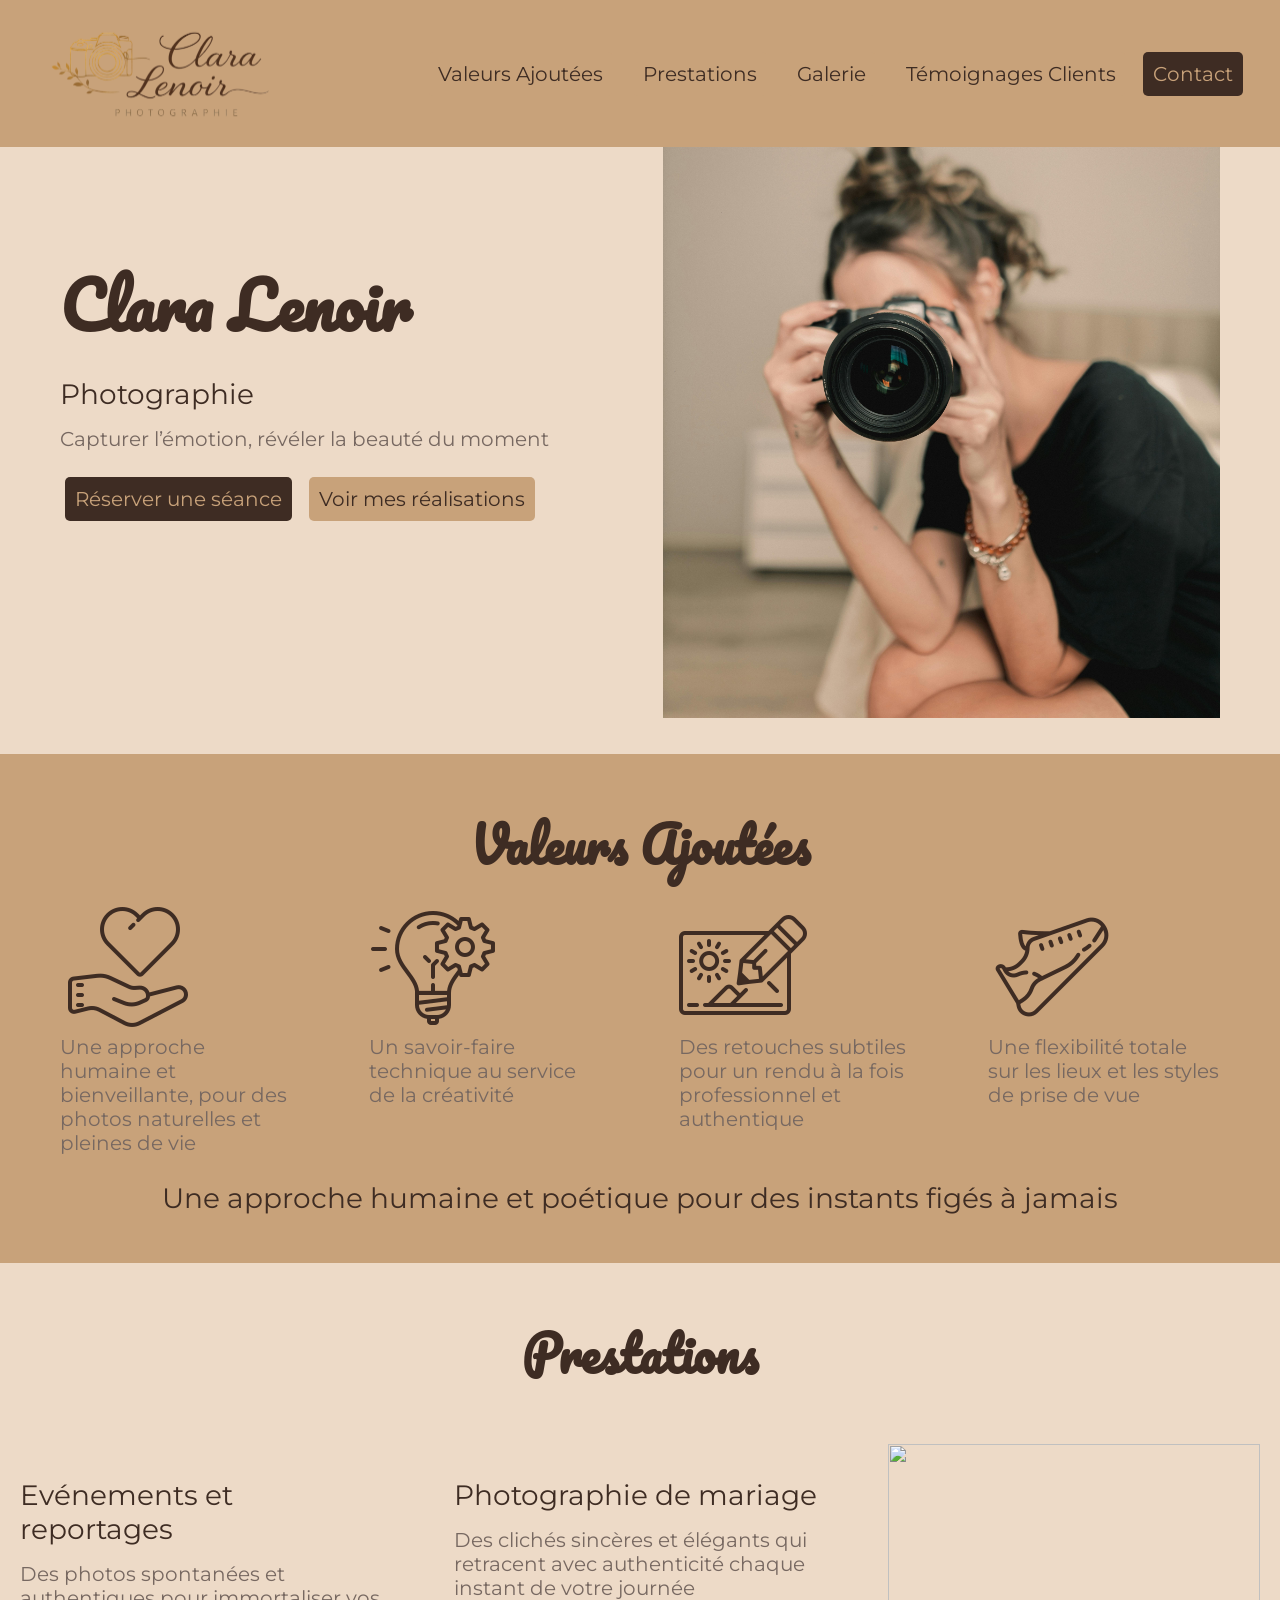
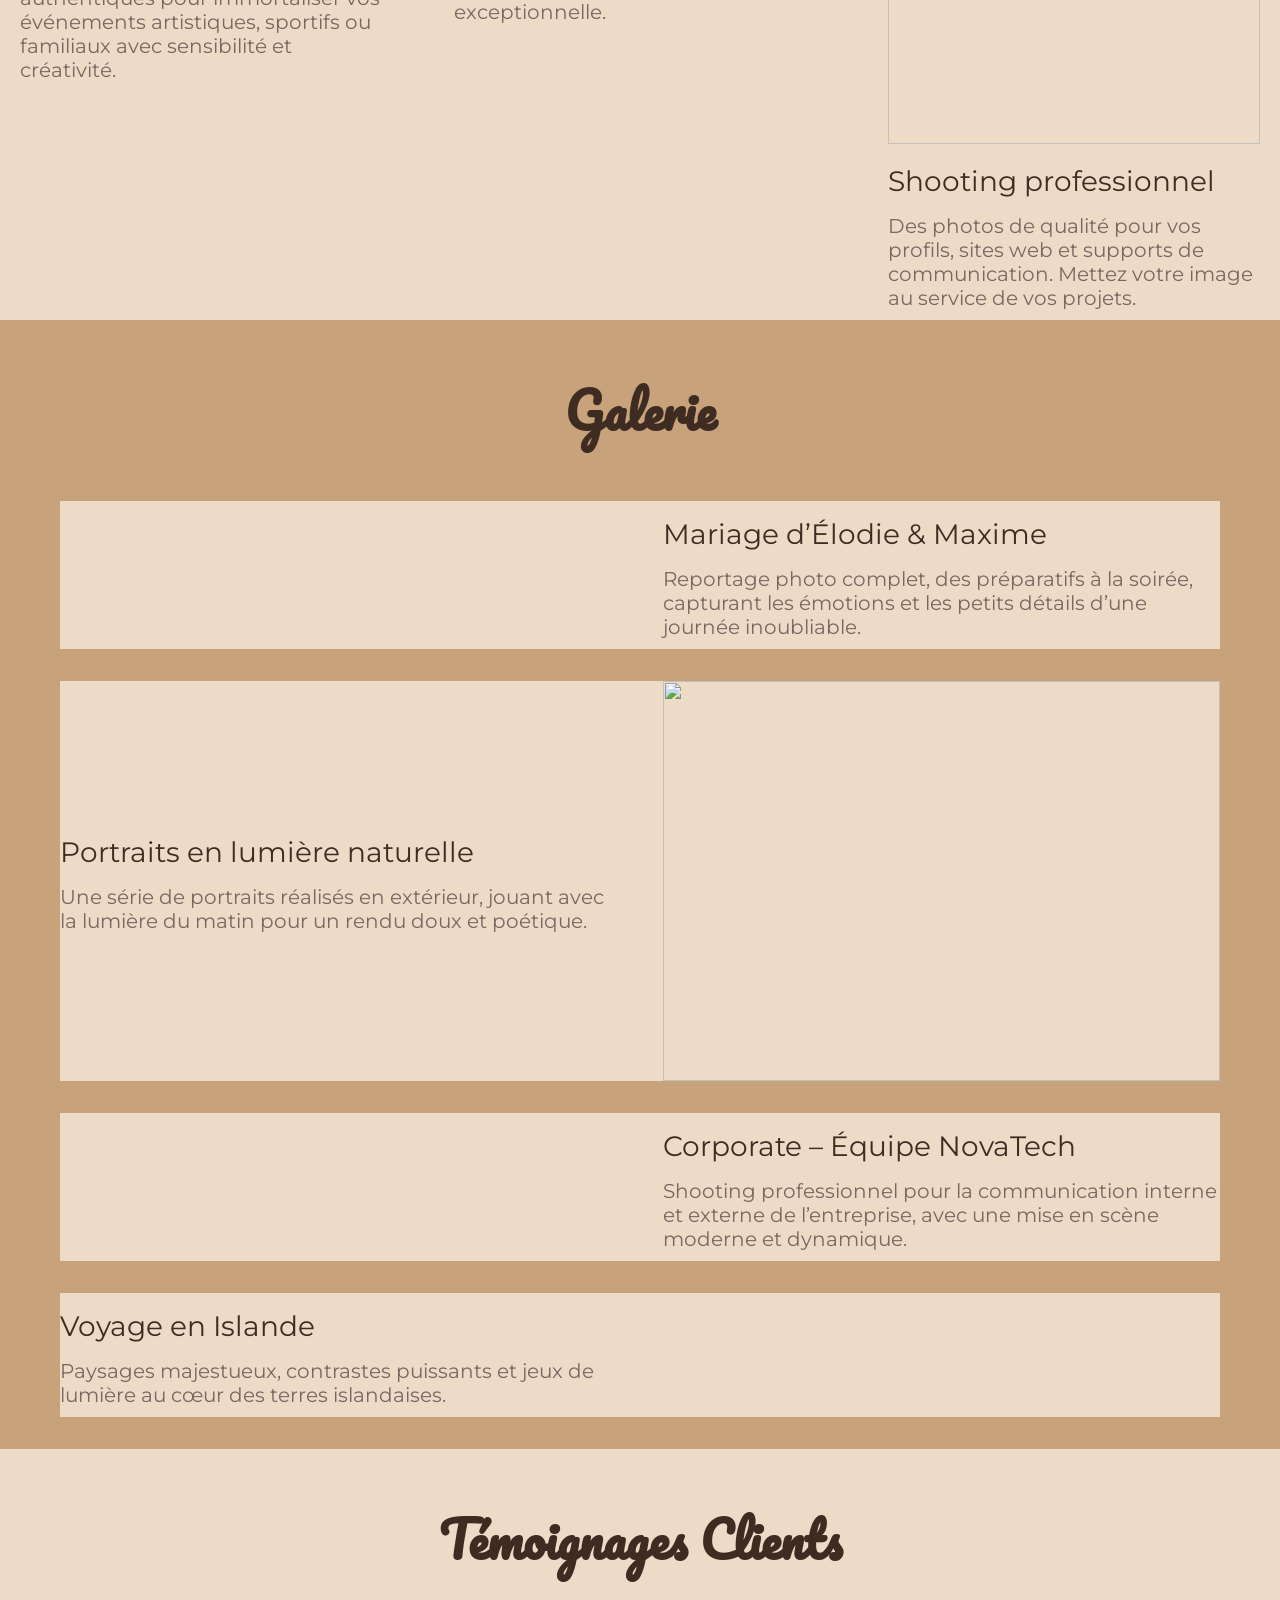
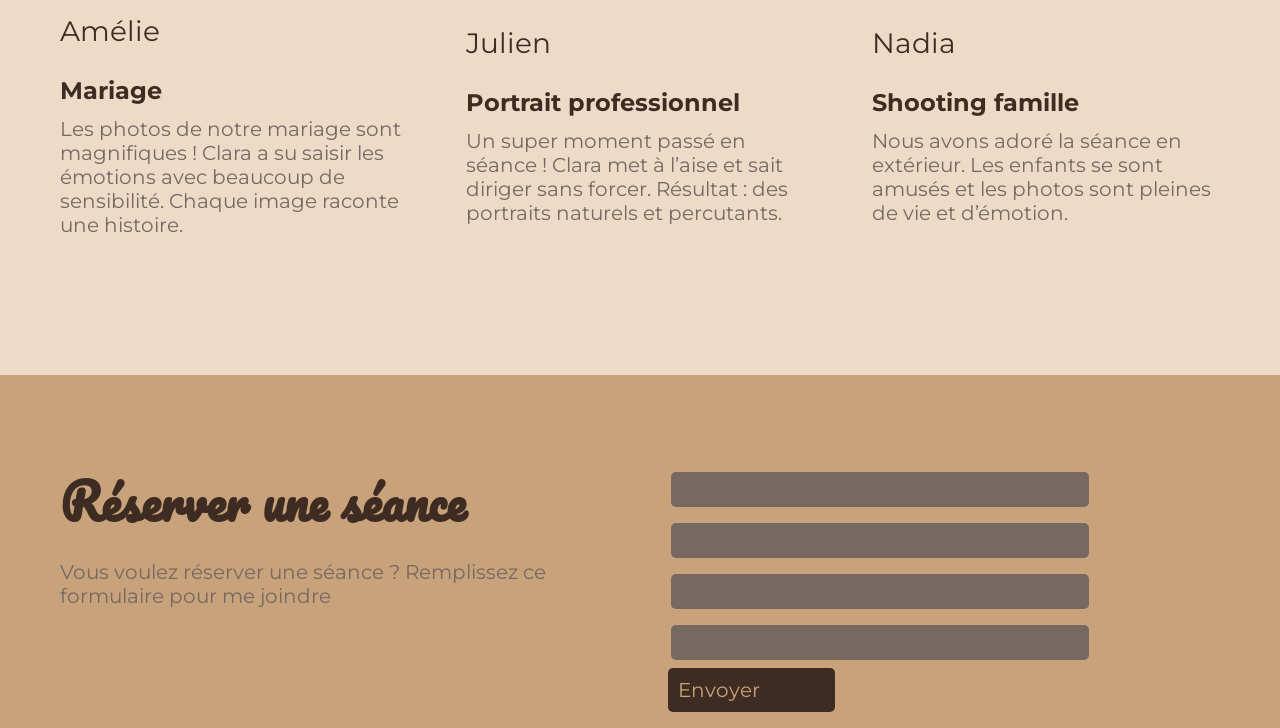
==== index.html @ e4043e4d "1.1" ====
<!DOCTYPE html>
<html lang="fr">

<head>
    <meta charset="UTF-8">
    <meta name="viewport" content="width=device-width, initial-scale=1.0">
    <title>Page de présentation</title>
    <link rel="stylesheet" type="text/css"
        href="https://cdn.jsdelivr.net/npm/@phosphor-icons/web@2.1.1/src/regular/style.css" />
    <link rel="stylesheet" type="text/css"
        href="https://cdn.jsdelivr.net/npm/@phosphor-icons/web@2.1.1/src/fill/style.css" />
    <link rel="stylesheet" href="style.css">
</head>

<body class="bg">
    <!-- EN TÊTE -->
    <header class="flex align-center space-between pLR-32 bg2 fixed w100">

        <img src="asset/photographe/logo.png" alt="logo" class="logo">



        <nav class="gap-16">
            <a href="#ValAj" class="btn2">Valeurs Ajoutées</a>
            <a href="#Presta" class="btn2">Prestations</a>
            <a href="#Galerie" class="btn2">Galerie</a>
            <a href="#Témoignages" class="btn2">Témoignages Clients</a>
            <a href="#Contact" class="btn1">Contact</a>
        </nav>

    </header>

    <!-- HERO -->
    <section class="flex align-center justify-center mb-64 mt-64">
        <div class="container-1200">
            <div class="flex align-center space-between">
                <div class="w48">
                    <h1>Clara Lenoir</h1>
                    <h3>Photographie</h3>

                    <p>Capturer l’émotion, révéler la beauté du moment</p>

                    <div>
                        <a href="#Contact" class="btn1">Réserver une séance</a>
                        <a href="#Galerie" class="btn2">Voir mes réalisations</a>
                    </div>
                </div>

                <div class="w48 pt-64">
                    <img src="asset/photographe/pexels-alexander-mass-748453803-29162190.jpg" alt=""
                        class="img-service3">
                </div>

            </div>
        </div>

    </section>

    <!-- Promesse (Valeurs Ajoutées) -->
    <section class="flex mb-64 bg2" id="ValAj">
        <div class="container-1200">
            <h2 class="text-center">Valeurs Ajoutées</h2>
            

            <div class="flex align-start space-between">
                <div class="w20">
                    <img src="asset/photographe/i1.png" alt="">
                    <p>Une approche humaine et bienveillante, pour des photos naturelles et pleines de vie</p>
                </div>

                <div class="w20">
                    <img src="asset/photographe/i2.png" alt="">
                    <p>Un savoir-faire technique au service de la créativité</p>
                </div>

                <div class="w20">
                    <img src="asset/photographe/i3.png" alt="">
                    <p>Des retouches subtiles pour un rendu à la fois professionnel et authentique</p>
                </div>

                <div class="w20">
                    <img src="asset/photographe/i4.png" alt="">
                    <p>Une flexibilité totale sur les lieux et les styles de prise de vue</p>
                </div>
            </div>

            <h3 class="text-center mb-32">Une approche humaine et poétique pour des instants figés à jamais</h3>
        </div>
    </section>

    <!-- Services proposés (Prestations) -->
    <section class="flex align-center space-between mb-64" id="Presta">
        <!-- CONTAINER -->
        <div class=" container-1480 mt-64">
            <h2 class="text-center">Prestations</h2>
            <!-- DIV Principale -->
            <div class="flex align-start space-between mt-32">


                <!-- presta 1 -->
                <div class="w30">
                    <img src="asset/photographe/nathanael-desmeules-r5GDJ0V_4D8-unsplash.jpg" alt="" class="w100">
                    <div>
                        <h3>Evénements et reportages</h3>
                        <p>Des photos spontanées et authentiques pour immortaliser vos événements artistiques,
                            sportifs ou
                            familiaux avec sensibilité et créativité.</p>
                        <a href=""></a>
                    </div>
                </div>

                <!-- presta 2 -->
                <div class="w30 ">
                    <img src="asset/photographe/alvaro-cvg-mW8IZdX7n8E-unsplash.jpg" alt="" class="w100">
                    <div>
                        <h3>Photographie de mariage</h3>
                        <p> Des clichés sincères et élégants qui retracent avec authenticité chaque instant de votre
                            journée
                            exceptionnelle.</p>
                        <a href=""></a>
                    </div>
                </div>


                <!-- presta 3 -->
                <div class="w30 ">
                    <img src="asset/photographe/colin-lloyd-UOBgu1hEj0o-unsplash.jpg" alt="" class="img-service">
                    <div>
                        <h3>Shooting professionnel</h3>
                        <p>Des photos de qualité pour vos profils, sites web et supports de communication. Mettez votre
                            image au service de vos projets.</p>
                        <a href=""></a>
                    </div>
                </div>

            </div>
        </div>
    </section>

    <!-- Réalisations (Galerie) -->
    <section class="flex align-center space-between mb-64 bg2" id="Galerie">
        <div class="container-1200">
            <h2 class="text-center">Galerie</h2>

            <!-- MARIAGE -->
            <div class="flex align-center space-between mt-32 bg">
                <img src="asset/photographe/mariage.png" alt="" class="w48">
                <div class="w48">
                    <h3>Mariage d’Élodie & Maxime</h3>
                    <p>Reportage photo complet, des préparatifs à la soirée, capturant les émotions et les petits
                        détails
                        d’une journée inoubliable.</p>
                </div>
            </div>

            <!-- PORTRAIT LUM -->
            <div class="flex align-center space-between mt-32 bg">
                <div class="w48">
                    <h3>Portraits en lumière naturelle</h3>
                    <p>Une série de portraits réalisés en extérieur, jouant avec la lumière du matin pour un rendu doux
                        et
                        poétique.</p>
                </div>
                <div class="w48">
                    <img src="asset/photographe/portraits-lumiere.png" alt="" class="img-service5">
                </div>

            </div>

            <!-- CORPO -->
            <div class="flex align-center space-between mt-32 bg">
                <img src="asset/photographe/corporate-novatech.png" alt="" class="w48">
                <div class="w48">
                    <h3>Corporate – Équipe NovaTech</h3>
                    <p>Shooting professionnel pour la communication interne et externe de l’entreprise, avec une mise en
                        scène moderne et dynamique.</p>
                </div>
            </div>

            <!-- VOYISLANDE -->
            <div class="flex align-center space-between mt-32 mb-32 bg">
                <div class="w48 ">
                    <h3>Voyage en Islande</h3>
                    <p>Paysages majestueux, contrastes puissants et jeux de lumière au cœur des terres islandaises.</p>
                </div>
                <img src="asset/photographe/voyage-islande.png" alt="" class="w48">
            </div>
        </div>
    </section>

    <!-- Témoignages (Témoignages Clients) -->
    <section class="flex align-center justify-center mb-128" id="Témoignages">
        <div class="container-1200">
            <h2 class="text-center">Témoignages Clients</h2>
            <div class="flex align-center space-between">
                <!-- AVIS 1 -->
                <div class="w30">
                    <h3>Amélie</h3>
                    <h4>Mariage</h4>
                    <p>Les photos de notre mariage sont magnifiques ! Clara a su saisir les émotions avec beaucoup de
                        sensibilité. Chaque image raconte une histoire.</p>

                </div>

                <!-- AVIS 2 -->
                <div class="w30">
                    <h3>Julien</h3>
                    <h4>Portrait professionnel</h4>
                    <p>Un super moment passé en séance ! Clara met à l’aise et sait diriger sans forcer. Résultat : des
                        portraits naturels et percutants.</p>
                </div>

                <!-- AVIS 3 -->
                <div class="w30">
                    <h3>Nadia</h3>
                    <h4>Shooting famille</h4>
                    <p>Nous avons adoré la séance en extérieur. Les enfants se sont amusés et les photos sont pleines de
                        vie et d’émotion.</p>
                </div>
            </div>
        </div>
    </section>

    <!-- FOOTER -->
    <footer class="flex justify-center align-center bg2">
        <div class="container-1200 flex space-between align-center">
            <!-- GAUCHE -->
            <div class="w48">
                <h2>Réserver une séance</h2>
                <p>Vous voulez réserver une séance ? Remplissez ce formulaire pour me joindre</p>

                <!-- LOGOS -->
                <div class="flex align-center space-between m-32">
                    <a href="https://discord.com/" target="_blank"><i class="ph ph-discord-logo"></i></a>
                    <a href="https://www.facebook.com/?locale=fr_FR" target="_blank"><i
                            class="ph ph-facebook-logo"></i></a>
                    <a href="https://dribbble.com/" target="_blank"><i class="ph ph-dribbble-logo"></i></a>
                    <a href="https://www.instagram.com/" target="_blank"><i class="ph ph-instagram-logo"></i></a>
                    <a href="https://www.behance.net/" target="_blank"><i class="ph ph-behance-logo"></i></a>
                </div>
            </div>

            <!-- DROITE -->
            <div class="w48" id="Contact">
                <div class="columm">
                    <!-- Les trucs à remplir -->
                    <input type="Nom" class="w75">
                    <input type="Téléphone" class="w75">
                    <input type="Email" class="w75">
                    <input type="Message" class="w75">
                    <a href="" class="btn1 w30">Envoyer</a>
                </div>
            </div>

        </div>
    </footer>

</body>

</html>
---- style.css ----
/* import de la typo */
@import url('https://fonts.googleapis.com/css2?family=Montserrat:ital,wght@0,100..900;1,100..900&family=Pacifico&display=swap');

/* ------------------------------
            RESET
 ---------------------------------*/
*{
    margin: 0; /* pas de marges par défaut */
    padding: 0; /* pas de padding par défaut */
    box-sizing: border-box;  /* Ne change pas la taille de la boite si j'ajoute des paddings ou des broder. je garde le controle de ma boite.*/
}

/* ------------------------------
            TEXTES
 ---------------------------------*/

.decoration-none {
    text-decoration: none; /* retirer la ligne sous le texte */
}

.list-type-none{
    list-style-type: none; /*retirer la puces des listes */
}

.bold{
    font-weight: 800; /* mettre en gras */
}

.text-center{
    text-align: center; /* centrer le texte */
}

.uppercase{
    text-transform: uppercase; /* mettre en majuscule */
}


/* ------------------------------
            LARGEURS
 ---------------------------------*/

.w100{
    width: 100%;
}

.w75 {
    width: 75%;
}

.w50 {
    width: 50%;
}

.w48{
    width: 48%;
}

.w30 {
    width: 30%;
}

.w25 {
    width: 25%;
}

.w20{
    width: 20%;
}

.w10{
    width: 10%;
}
/* ------------------------------
            FLEXBOX
 ---------------------------------*/

.flex {
    display: flex;
    flex-wrap: wrap;
}

.align-center{
    align-items: center;
}

.align-start{
    align-items: start;
}
.justify-center{
    justify-content: center;
}

.space-between{
    justify-content: space-between;
}

.justify-start{
    justify-content: start;
}
.columm{
    flex-direction: column;
    align-items: flex-start;
    justify-content: center;
    padding-bottom: 16px;
    padding-top: 16%;
}
.gap-8{
    gap: 8px;
}

.gap-16{
    gap: 16px;
}

.gap-32{
    gap: 32px;
}

/* ------------------------------
         MARGIN & PADDING 
 ---------------------------------*/

 /* Margin */

.mt-16 {
    margin-top: 16px;
}

.mb-16{
    margin-bottom: 16px;
}

.mt-32{
    margin-top: 32px;
}

.mb-32{
    margin-bottom: 32px;
}

.mt-128{
    margin-top: 128px;
}

.mb-128{
    margin-bottom: 128px;
}

.m-32{
    margin: 32px;
}
/* padding */


.pb-16{
    padding-bottom: 16px;
}

.pt-16{
    padding-top: 16px;
}

.pb-32{
    padding-bottom: 16px;
}

.pt-32{
    padding-top: 32px;
}

.pb-32{
    padding-bottom: 32px;
}

.pt-128{
    padding-top: 128px;
}

.pb-128{
    padding-bottom: 128px;
}

.p-32{
    padding: 32px;
}

.pLR-32{
    padding-left: 32px;
    padding-right: 32px;
}

/* ------------------------------
            CONTAINER
 ---------------------------------*/

.container-1000{
    max-width: 1000px;
    width: 100%;
    margin-left: auto;
    margin-right: auto;
    padding-left: 20px;
    padding-right: 20px;
}

.container-1200{
    max-width: 1200px;
    width: 100%;
    margin-left: auto;
    margin-right: auto;
    padding-left: 20px;
    padding-right: 20px;
}

.container-1480{
    max-width: 1480px;
    width: 100%;
    margin-left: auto;
    margin-right: auto;
    padding-left: 20px;
    padding-right: 20px;
}

/* ------------------------------
            BOUTONS
 ---------------------------------*/

 .btn1{
    background-color: #3E2C23 ;
    color: #C8A27A;
    border-radius: 10px;
    padding: 10px 10px;
    margin: auto 5px;
    border-radius: 5px;
    display: inline-block;
    text-decoration: none;
 }

 .btn2{
    background-color: #C8A27A ;
    color: #3E2C23;
    border-radius: 10px;
    padding: 10px 10px;
    margin: 16px 8px;
    border-radius: 5px;
    display: inline-block;
    text-decoration: none;
 } 

 /* ------------------------------
            TEXTES
 ---------------------------------*/

 h1{
    font-family: "Pacifico", cursive;
    font-weight: 200px;
    font-size: 64px;
    color: #3E2C23;
    margin-top: 32px;
 }

 h2{
    font-family: "Pacifico", cursive;
    font-weight: 200px;
    font-size: 48px;
    color: #3E2C23;
    padding-bottom: 16px;
    padding-top: 16px;
    margin-top: 32px;
 }

 h3{
    font-family: "Montserrat", sans-serif;
    font-size: 28px;
    color: #3E2C23;
    padding-bottom: 16px;
    padding-top: 16px;
    font-weight: 400;
 }

 h4{
    font-family: "Montserrat", sans-serif;
    font-size: 24px;
    color: #3E2C23;
    padding-bottom: 12px;
    padding-top: 12px;
 }

 p{
    font-family: "Montserrat", sans-serif;
    font-size: 20px;
    color: #776861;
    padding-bottom: 10px;
 }

 a{
    font-family: "Montserrat", sans-serif;
    font-size: 20px;
    color: #3E2C23;
    padding-bottom: 10px;
    text-decoration: none;
 }

 li{
    font-family: "Montserrat", sans-serif;
    font-size: 20px;
    padding-bottom: 10px;
 }

input{
    background-color: #776861;
  color: #EDDAC7;
  border: none;
  border-radius: 5px;
  padding: 10px 15px;
  margin: 8px 8px;
  font-weight: bold;
  cursor: pointer;
  transition: background-color 0.2s ease-in-out;
}

.size-64{
    font-size: 64px;
}

i{
    font-size: 48px;
    text-decoration: none;
}
  /* ------------------------------
            LOGO
 ---------------------------------*/

 .logo{
    width: 256px;
 }
 
 /* ------------------------------
            BACKGROUND
 ---------------------------------*/
 .bg{
    background-color: #EDDAC7;
 }
.bg2{
    background-color: #C8A27A;
}

 .block{
    display: block;
 }



 /* ------------------------------
            IMAGE
 ---------------------------------*/

 .img-service{
    width: 100%;
    height: 300px;
    object-fit: cover; 
    object-position: center;
 } 
 .img-service2{
    width: 100%;
    height: 450px;
    object-fit: cover; 
    object-position: 0 ;
    padding-top: 32px;
    padding-bottom: 32px;
 } 
 .img-service3{
    width: 100%;
    height: 750px;
    object-fit: cover; 
    object-position: 0 ;
    padding-top: 32px;
    padding-bottom: 32px;
 }
 
 .img-service4{
    width: 90%;
    height: 600px;
    object-fit: cover; 
    object-position: 0 ;
    padding-top: 64px;
    padding-bottom: 64px;
 }

.img-service5{
    width: 100%;
    height: 400px;
    object-fit: cover; 
    object-position: 0 ;
    display: block;
 } 

  /* ------------------------------
            POSITION
 ---------------------------------*/

 .fixed{
    position: fixed;
 }

 .sticky{
    position: sticky;
 }
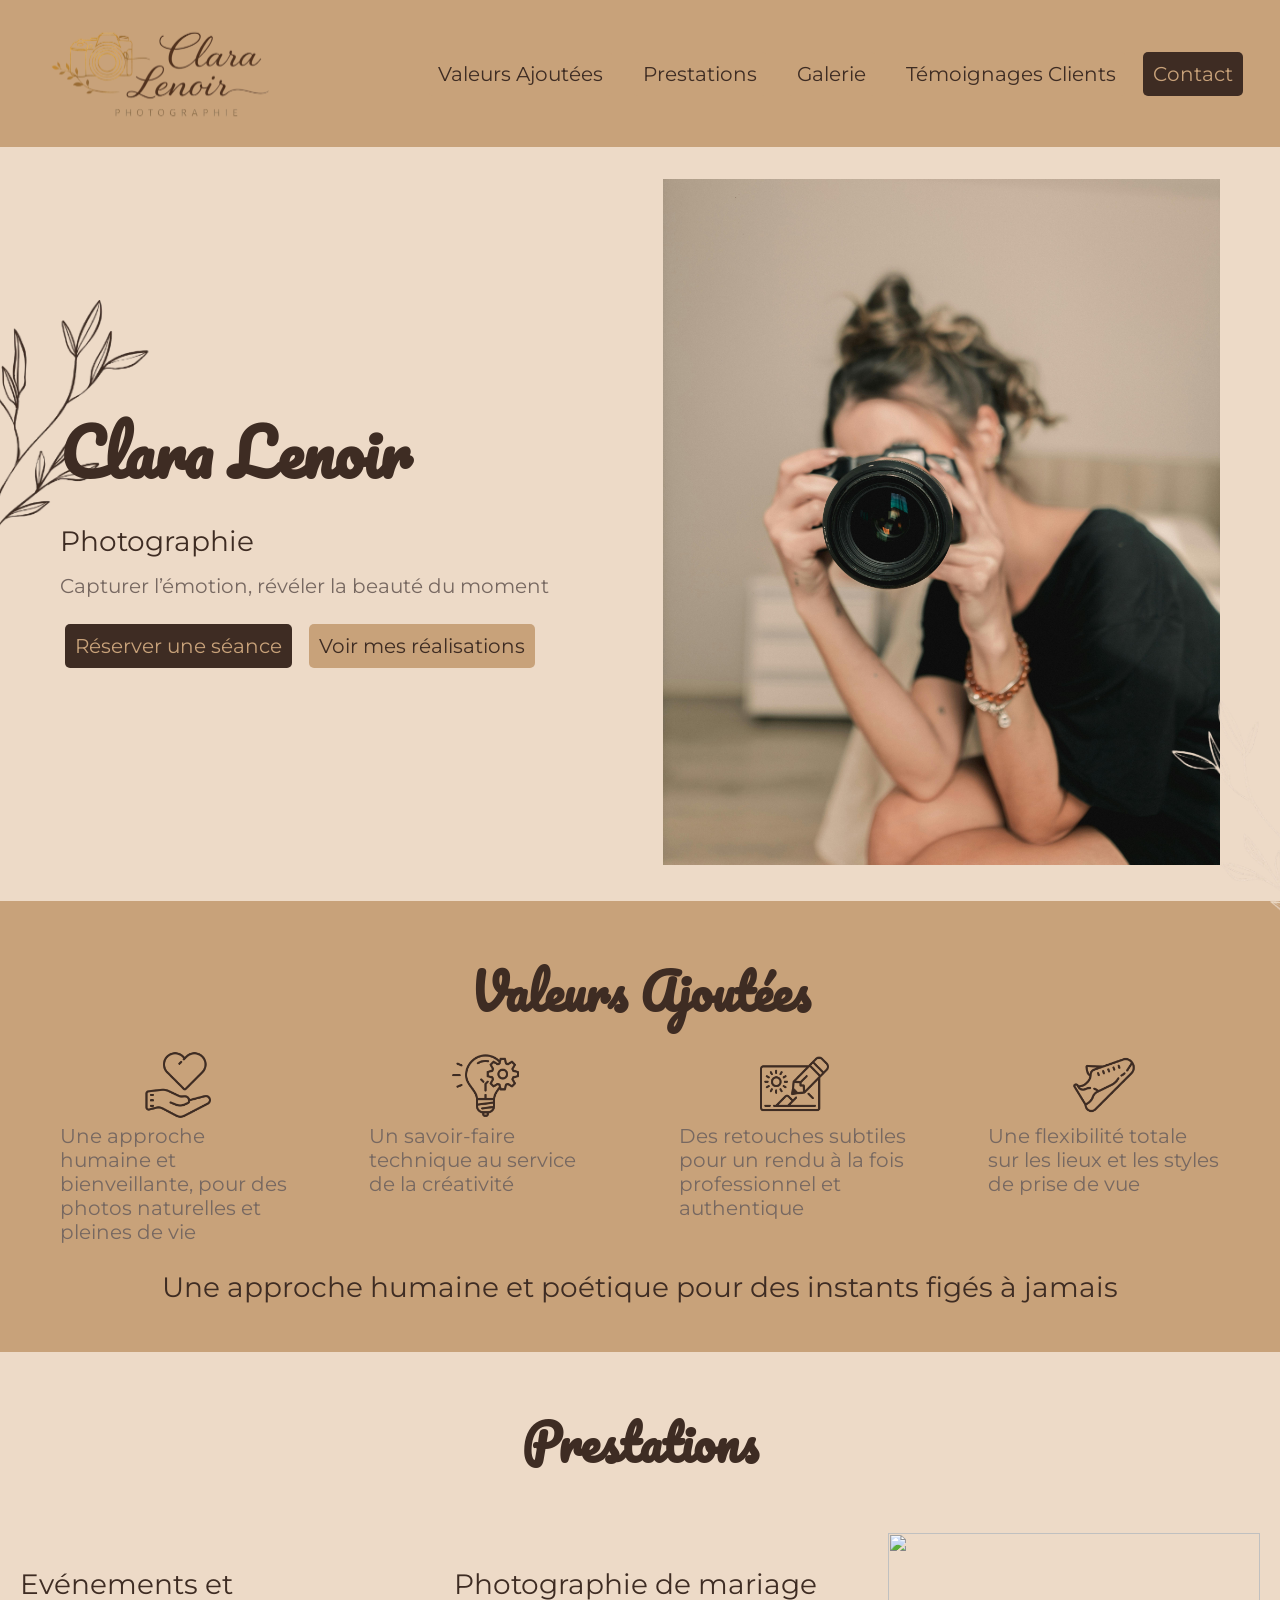
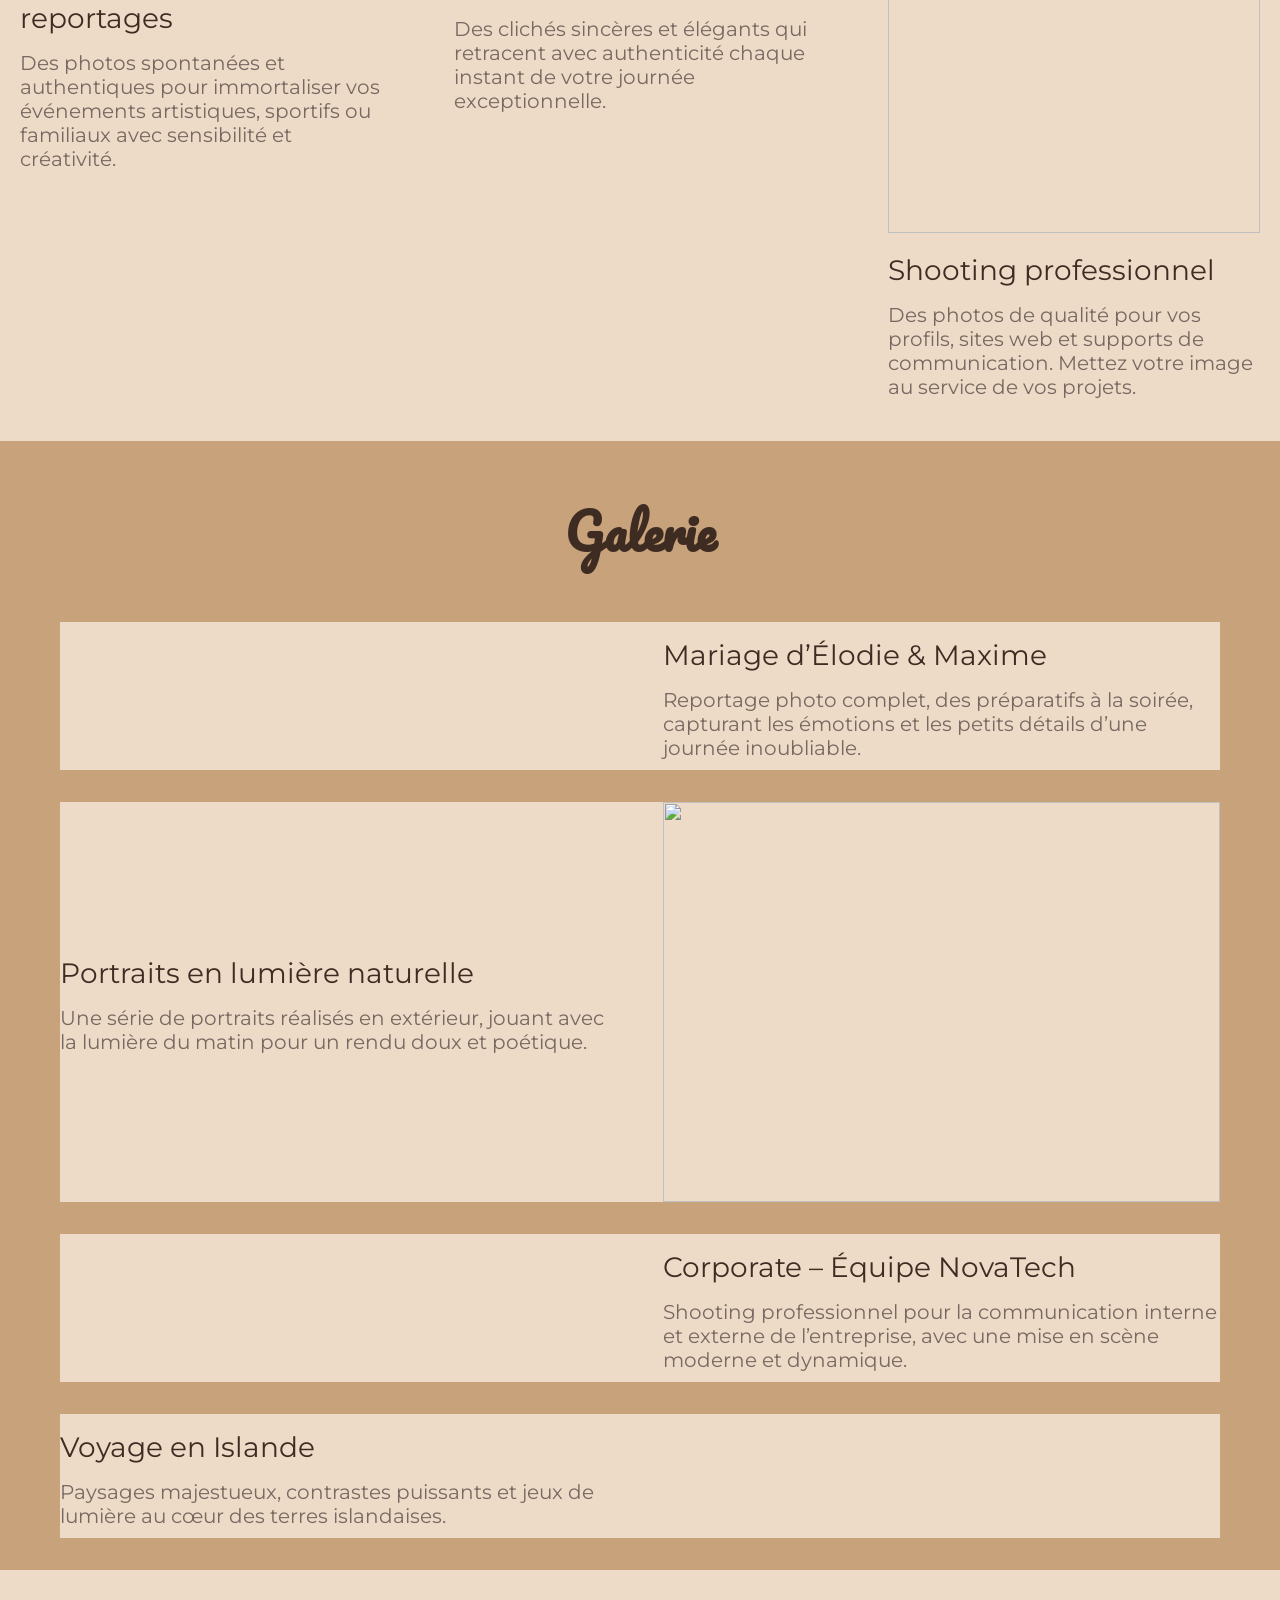
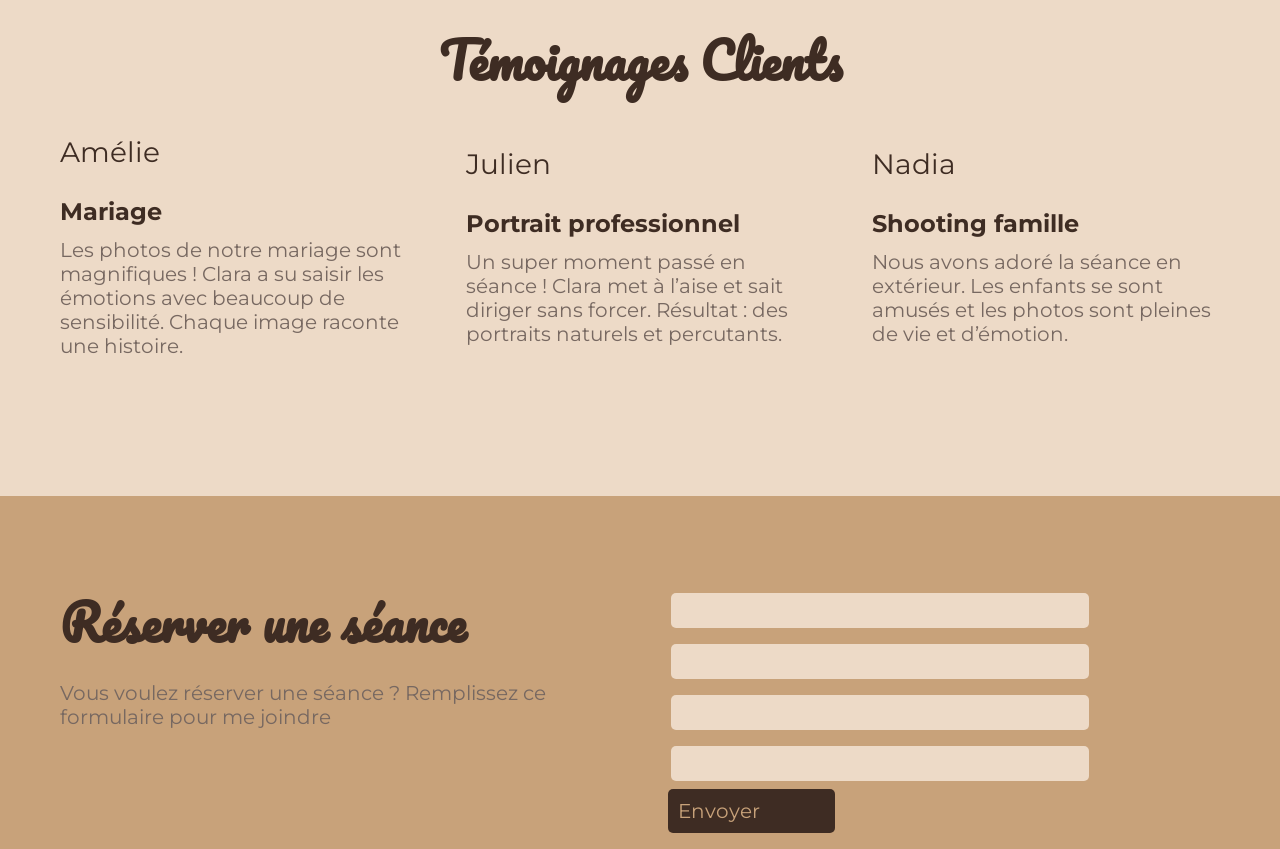
==== commit 5ed3d408: "1.2" ====
--- a/index.html
+++ b/index.html
@@ -14,7 +14,7 @@
 
 <body class="bg">
     <!-- EN TÊTE -->
-    <header class="flex align-center space-between pLR-32 bg2 fixed w100">
+    <header class="flex align-center space-between pLR-32 bg2 sticky w100">
 
         <img src="asset/photographe/logo.png" alt="logo" class="logo">
 
@@ -29,9 +29,19 @@
         </nav>
 
     </header>
+ <main>
+        <!-- giligrane en bg 1 -->
+            <img src="asset/photographe/fleur.png" alt="" class="stick-flow1 w15">
+
+            
+        <!-- filigrane en bg 2 --> 
+            <img src="asset/photographe/fleur n2.png" alt="" class="w15 stick-flow2">
+
+
 
     <!-- HERO -->
     <section class="flex align-center justify-center mb-64 mt-64">
+            
         <div class="container-1200">
             <div class="flex align-center space-between">
                 <div class="w48">
@@ -56,30 +66,39 @@
 
     </section>
 
+   
     <!-- Promesse (Valeurs Ajoutées) -->
     <section class="flex mb-64 bg2" id="ValAj">
         <div class="container-1200">
             <h2 class="text-center">Valeurs Ajoutées</h2>
-            
+
 
             <div class="flex align-start space-between">
                 <div class="w20">
-                    <img src="asset/photographe/i1.png" alt="">
+                    <div class="text-center">
+                        <img src="asset/photographe/i1.png" alt="" class="w30">
+                    </div>
                     <p>Une approche humaine et bienveillante, pour des photos naturelles et pleines de vie</p>
                 </div>
 
                 <div class="w20">
-                    <img src="asset/photographe/i2.png" alt="">
+                    <div class="text-center">
+                        <img src="asset/photographe/i2.png" alt="" class="w30">
+                    </div>
                     <p>Un savoir-faire technique au service de la créativité</p>
                 </div>
 
                 <div class="w20">
-                    <img src="asset/photographe/i3.png" alt="">
+                    <div class="text-center">
+                        <img src="asset/photographe/i3.png" alt="" class="w30">
+                    </div>
                     <p>Des retouches subtiles pour un rendu à la fois professionnel et authentique</p>
                 </div>
 
                 <div class="w20">
-                    <img src="asset/photographe/i4.png" alt="">
+                    <div class="text-center">
+                        <img src="asset/photographe/i4.png" alt="" class="w30">
+                    </div>
                     <p>Une flexibilité totale sur les lieux et les styles de prise de vue</p>
                 </div>
             </div>
@@ -123,7 +142,7 @@
 
 
                 <!-- presta 3 -->
-                <div class="w30 ">
+                <div class="w30 mb-32">
                     <img src="asset/photographe/colin-lloyd-UOBgu1hEj0o-unsplash.jpg" alt="" class="img-service">
                     <div>
                         <h3>Shooting professionnel</h3>
@@ -220,6 +239,7 @@
             </div>
         </div>
     </section>
+    </main>
 
     <!-- FOOTER -->
     <footer class="flex justify-center align-center bg2">
--- a/style.css
+++ b/style.css
@@ -67,8 +67,15 @@
     width: 20%;
 }
 
+.w15{
+    width: 15%;
+}
+
 .w10{
     width: 10%;
+}
+.w100px{
+    width: 100px;
 }
 /* ------------------------------
             FLEXBOX
@@ -307,8 +314,8 @@
  }
 
 input{
-    background-color: #776861;
-  color: #EDDAC7;
+    background-color: #EDDAC7;
+  color: #776861;
   border: none;
   border-radius: 5px;
   padding: 10px 15px;
@@ -400,10 +407,26 @@
 
  .fixed{
     position: fixed;
+    top: 0;
+    left: 0;
  }
 
  .sticky{
     position: sticky;
- }
-
-
+    left: 0;
+    top: 0;
+ }
+
+ .stick-flow1{
+    position: fixed;
+    top: 300px;
+    left: -40px;
+    z-index: -10;
+ }
+ 
+ .stick-flow2{
+    position: fixed;
+    top: 700px;
+    right: -80px;
+    z-index: 1;
+ }
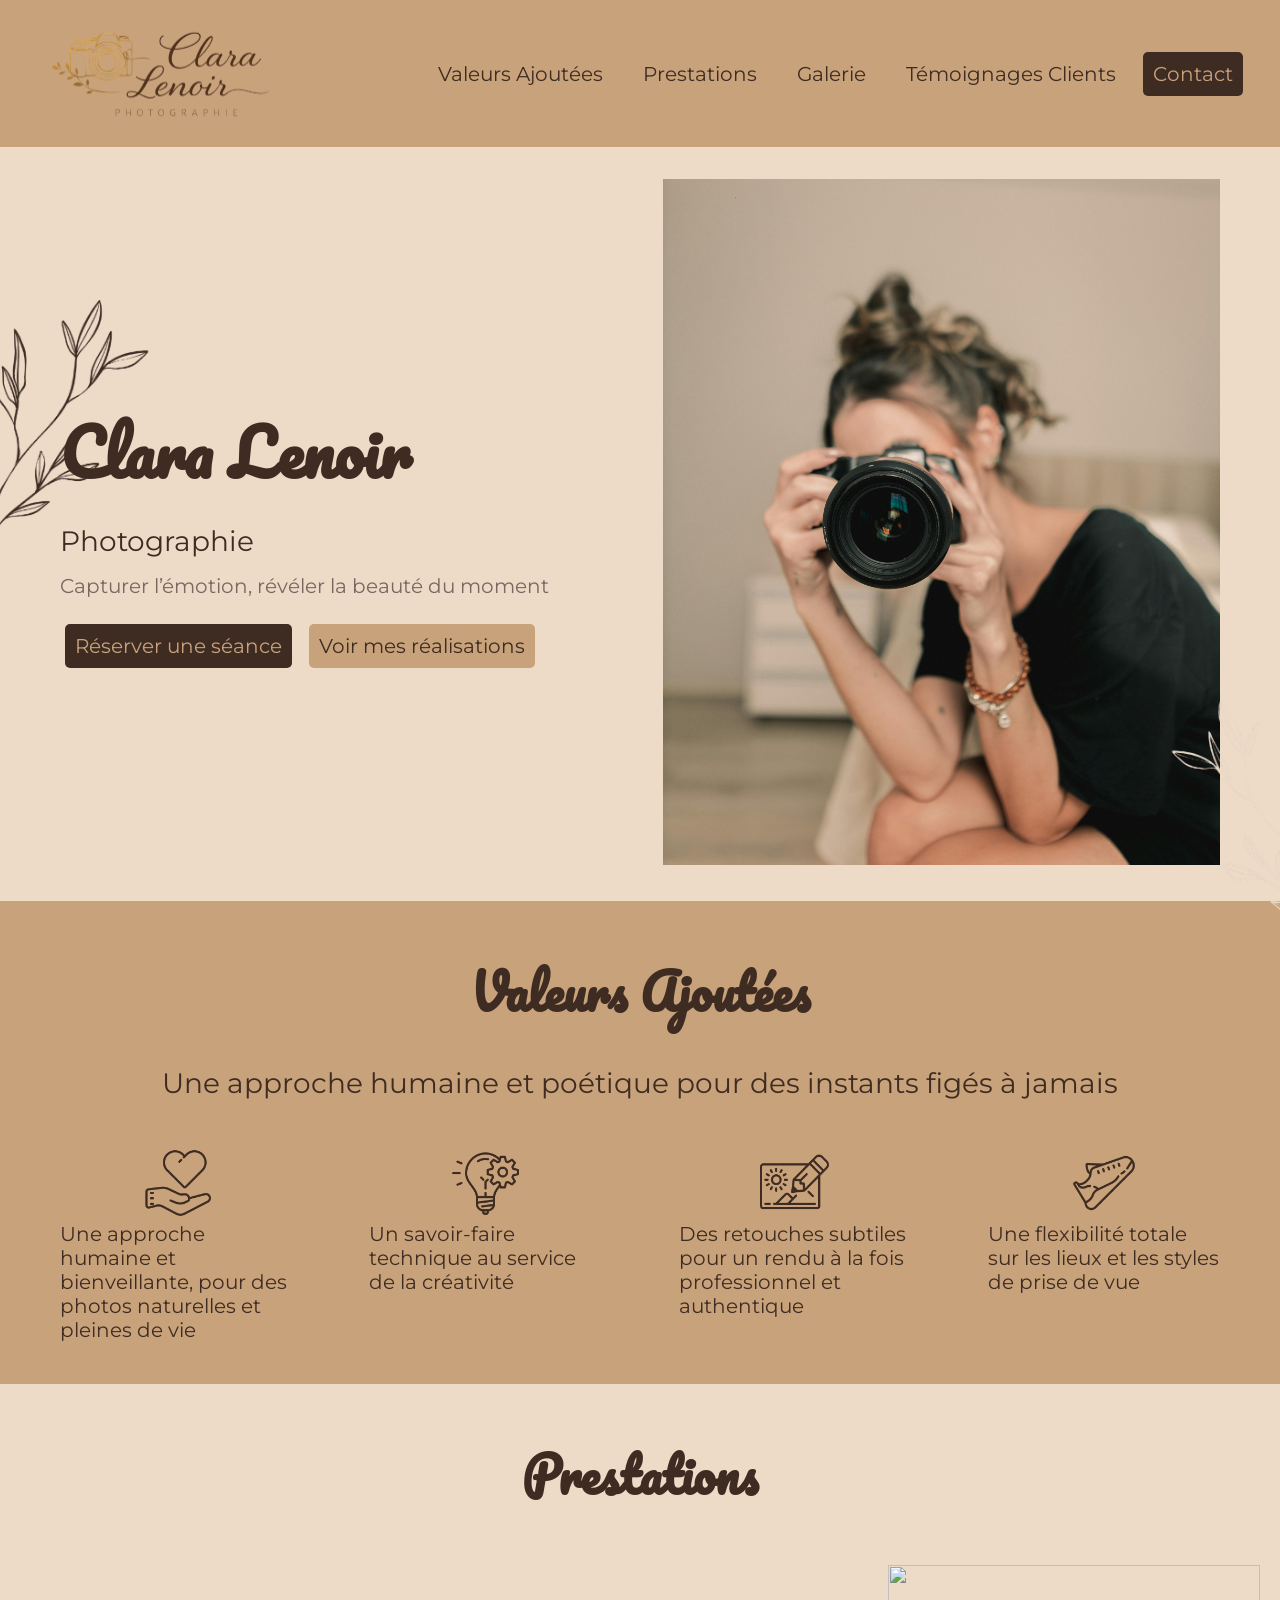
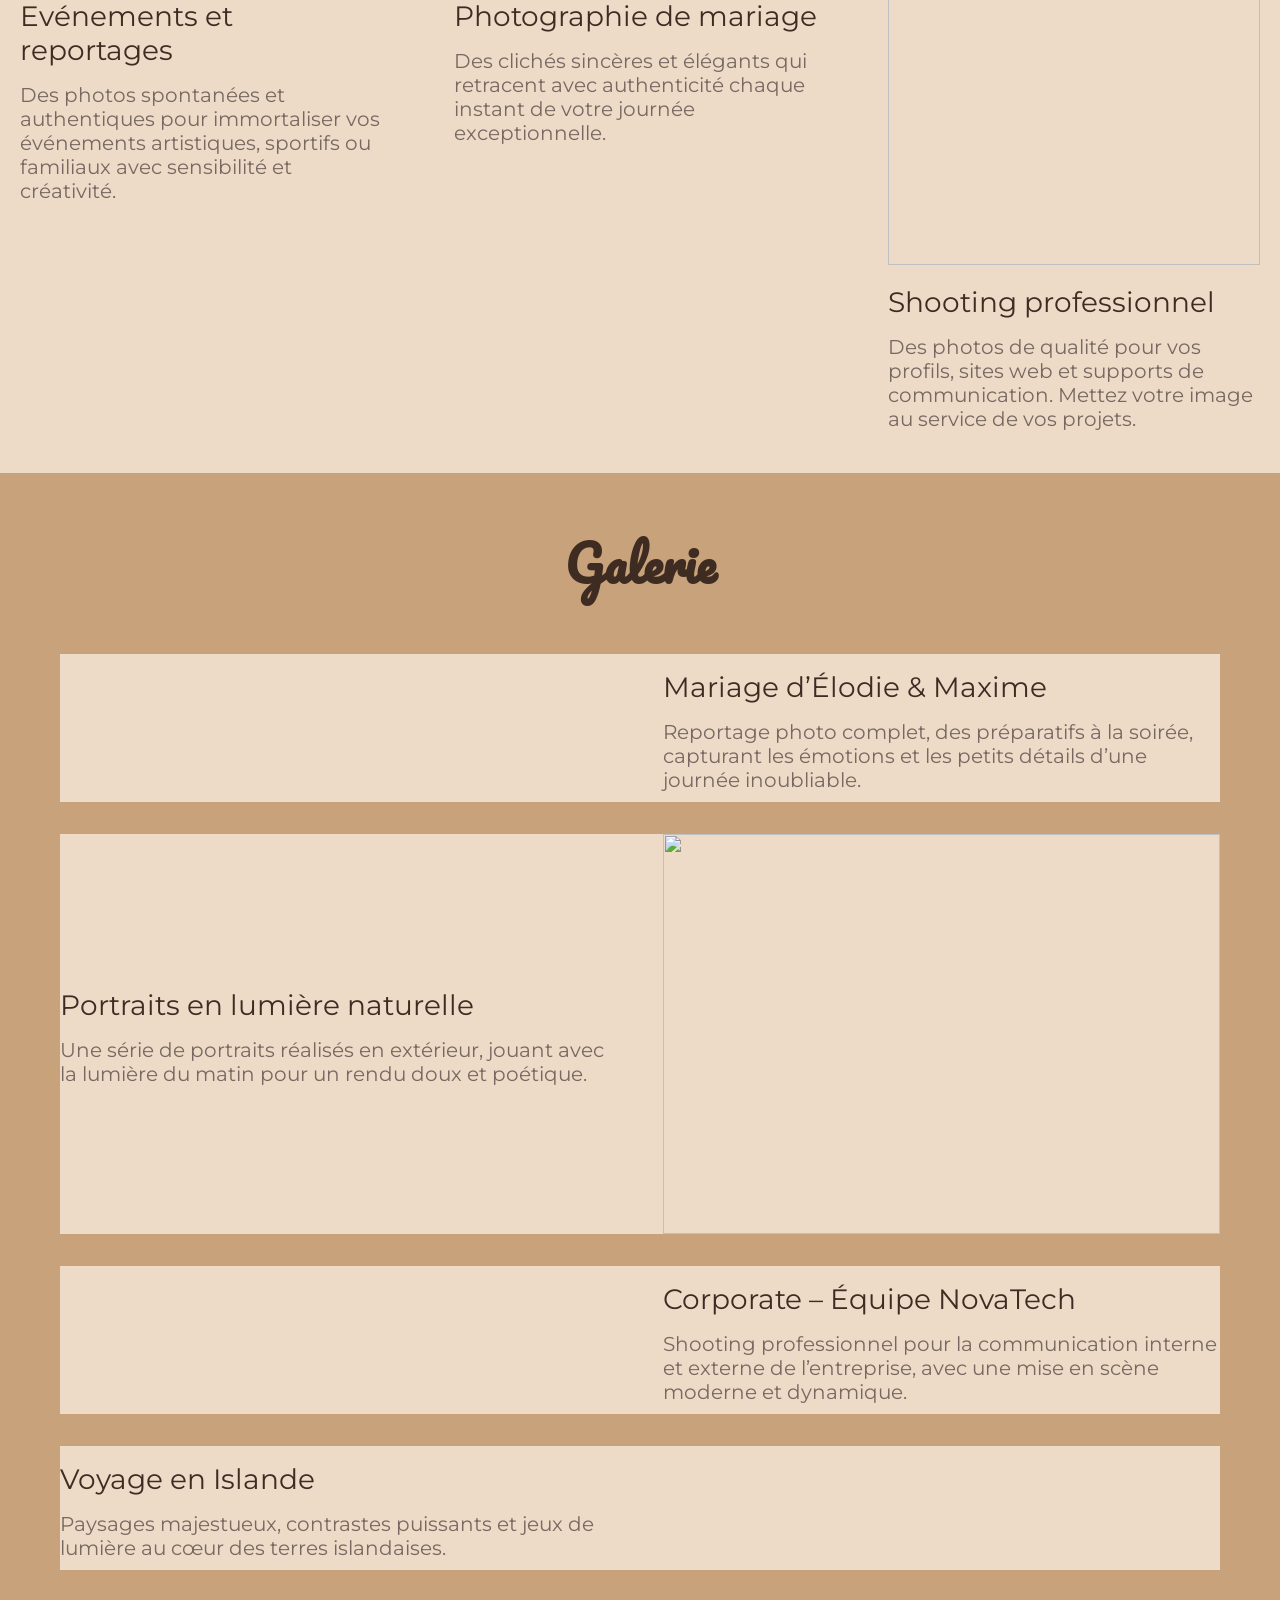
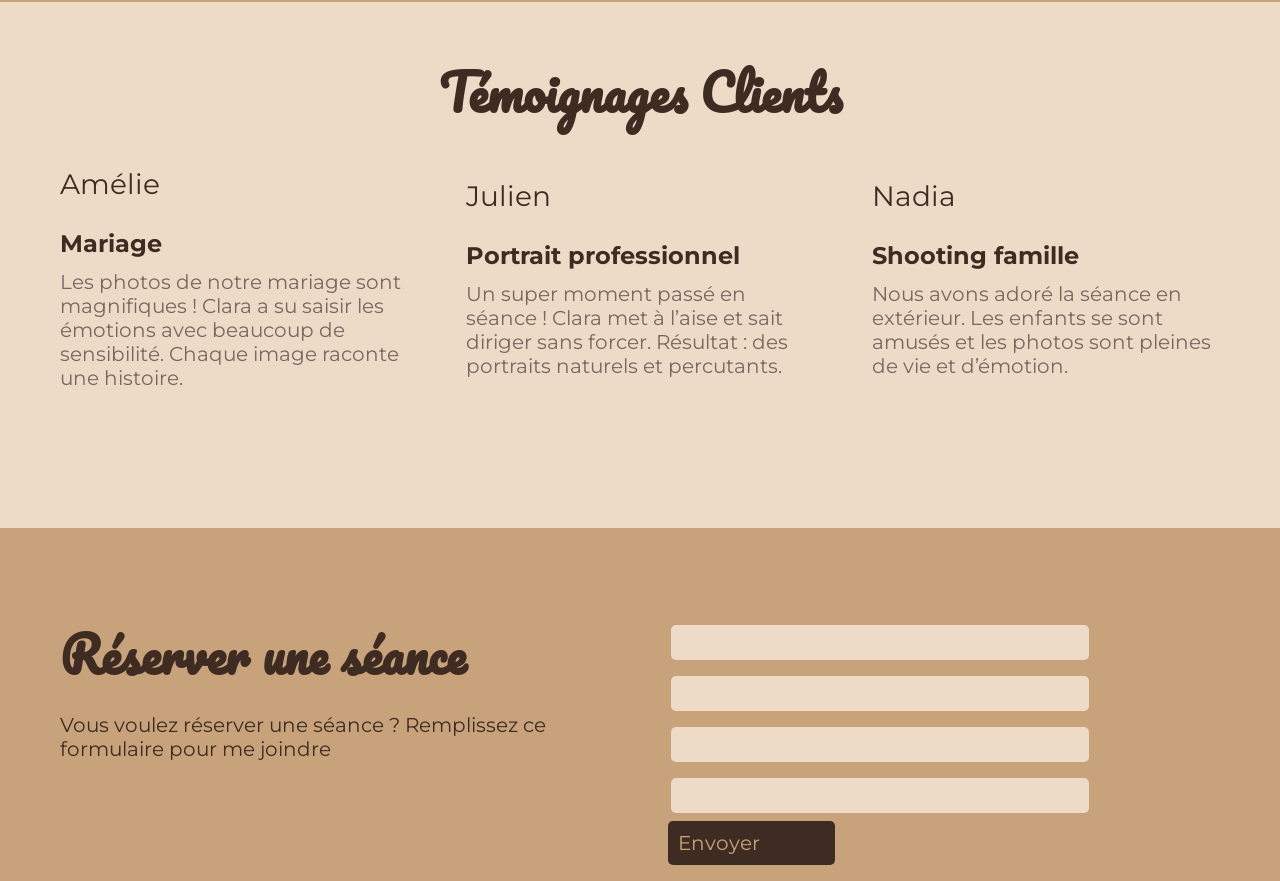
==== commit c37d3240: "1.3" ====
--- a/index.html
+++ b/index.html
@@ -71,39 +71,39 @@
     <section class="flex mb-64 bg2" id="ValAj">
         <div class="container-1200">
             <h2 class="text-center">Valeurs Ajoutées</h2>
-
+            <h3 class="text-center mb-32">Une approche humaine et poétique pour des instants figés à jamais</h3>
 
             <div class="flex align-start space-between">
+                <div class="w20 mb-32">
+                    <div class="text-center">
+                        <img src="asset/photographe/i1.png" alt="" class="w30">
+                    </div>
+                    <p class="text-marron">Une approche humaine et bienveillante, pour des photos naturelles et pleines de vie</p>
+                </div>
+
                 <div class="w20">
                     <div class="text-center">
-                        <img src="asset/photographe/i1.png" alt="" class="w30">
-                    </div>
-                    <p>Une approche humaine et bienveillante, pour des photos naturelles et pleines de vie</p>
+                        <img src="asset/photographe/i2.png" alt="" class="w30">
+                    </div>
+                    <p class="text-marron">Un savoir-faire technique au service de la créativité</p>
                 </div>
 
                 <div class="w20">
                     <div class="text-center">
-                        <img src="asset/photographe/i2.png" alt="" class="w30">
-                    </div>
-                    <p>Un savoir-faire technique au service de la créativité</p>
+                        <img src="asset/photographe/i3.png" alt="" class="w30">
+                    </div>
+                    <p class="text-marron">Des retouches subtiles pour un rendu à la fois professionnel et authentique</p>
                 </div>
 
                 <div class="w20">
                     <div class="text-center">
-                        <img src="asset/photographe/i3.png" alt="" class="w30">
-                    </div>
-                    <p>Des retouches subtiles pour un rendu à la fois professionnel et authentique</p>
-                </div>
-
-                <div class="w20">
-                    <div class="text-center">
                         <img src="asset/photographe/i4.png" alt="" class="w30">
                     </div>
-                    <p>Une flexibilité totale sur les lieux et les styles de prise de vue</p>
-                </div>
-            </div>
-
-            <h3 class="text-center mb-32">Une approche humaine et poétique pour des instants figés à jamais</h3>
+                    <p class="text-marron">Une flexibilité totale sur les lieux et les styles de prise de vue</p>
+                </div>
+            </div>
+
+            
         </div>
     </section>
 
@@ -247,7 +247,7 @@
             <!-- GAUCHE -->
             <div class="w48">
                 <h2>Réserver une séance</h2>
-                <p>Vous voulez réserver une séance ? Remplissez ce formulaire pour me joindre</p>
+                <p class="text-marron">Vous voulez réserver une séance ? Remplissez ce formulaire pour me joindre</p>
 
                 <!-- LOGOS -->
                 <div class="flex align-center space-between m-32">
--- a/style.css
+++ b/style.css
@@ -333,6 +333,10 @@
     font-size: 48px;
     text-decoration: none;
 }
+
+.text-marron{
+    color: #3E2C23;
+}
   /* ------------------------------
             LOGO
  ---------------------------------*/
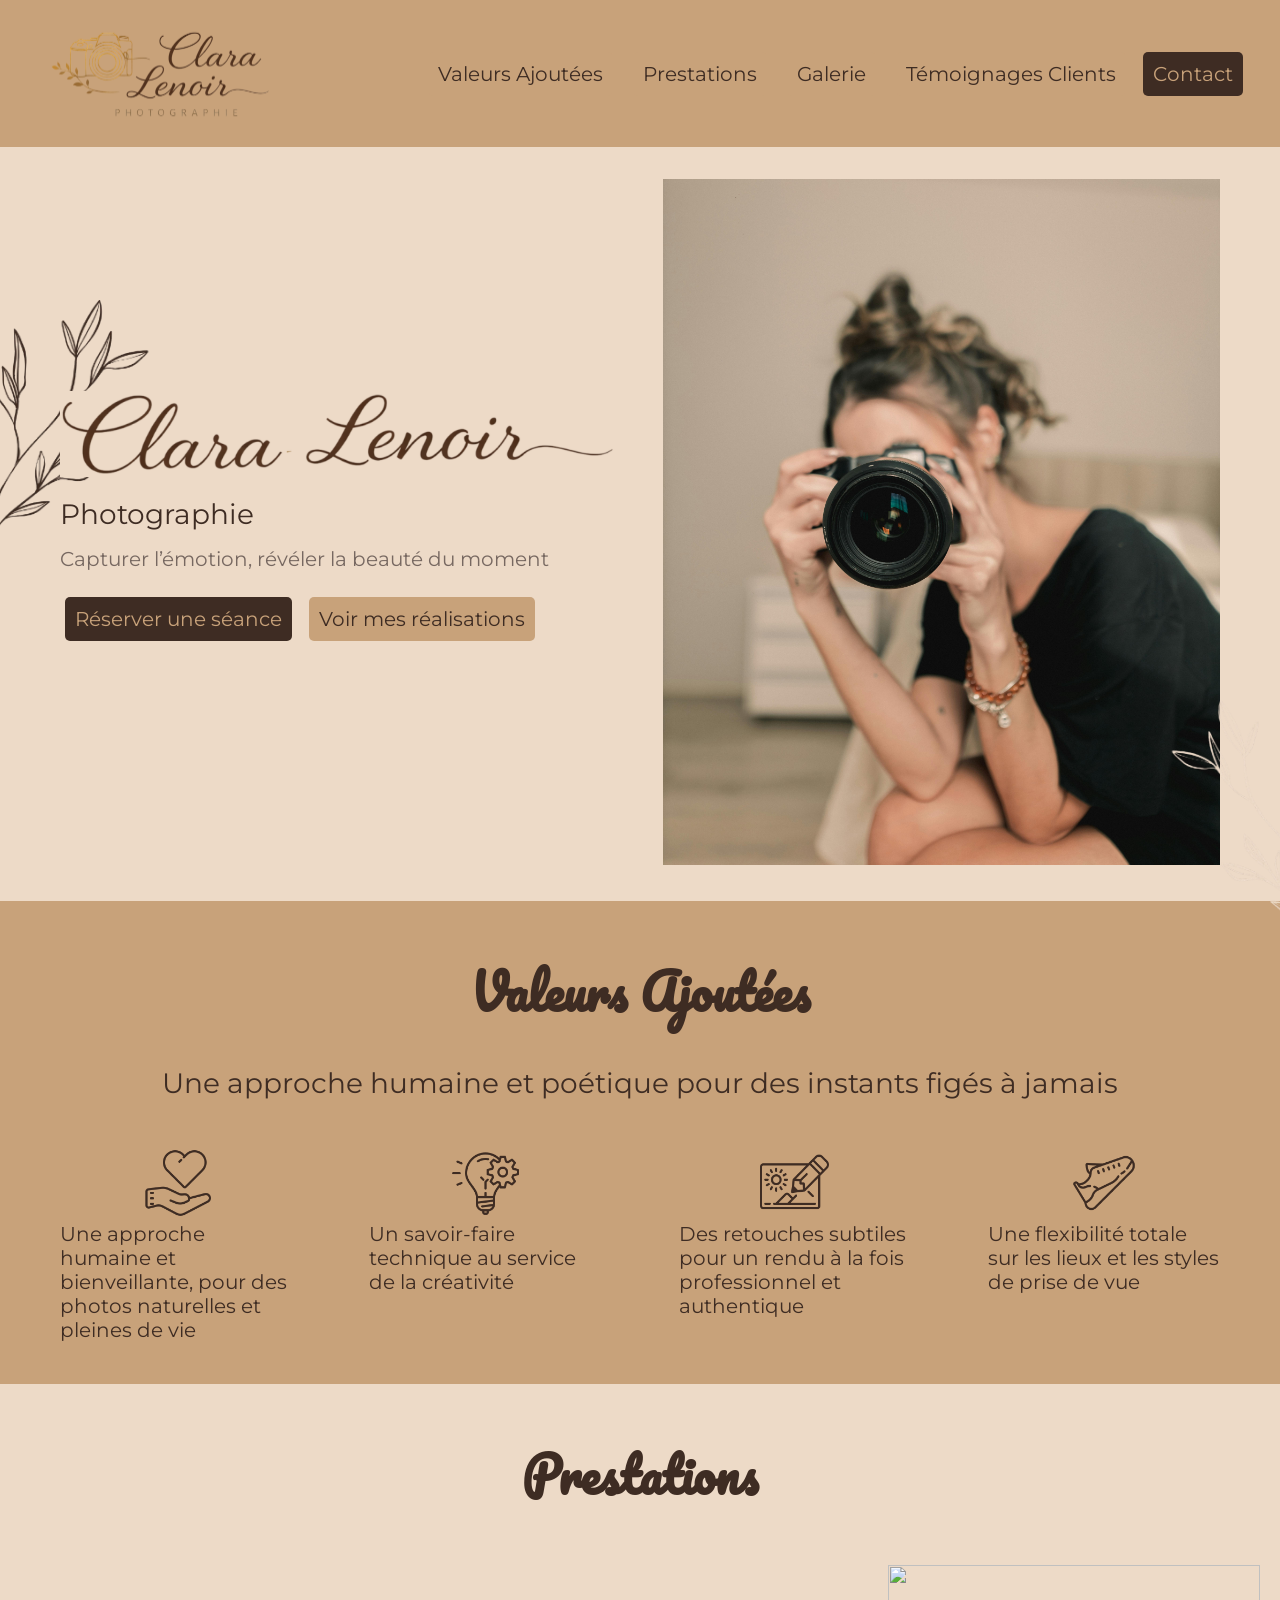
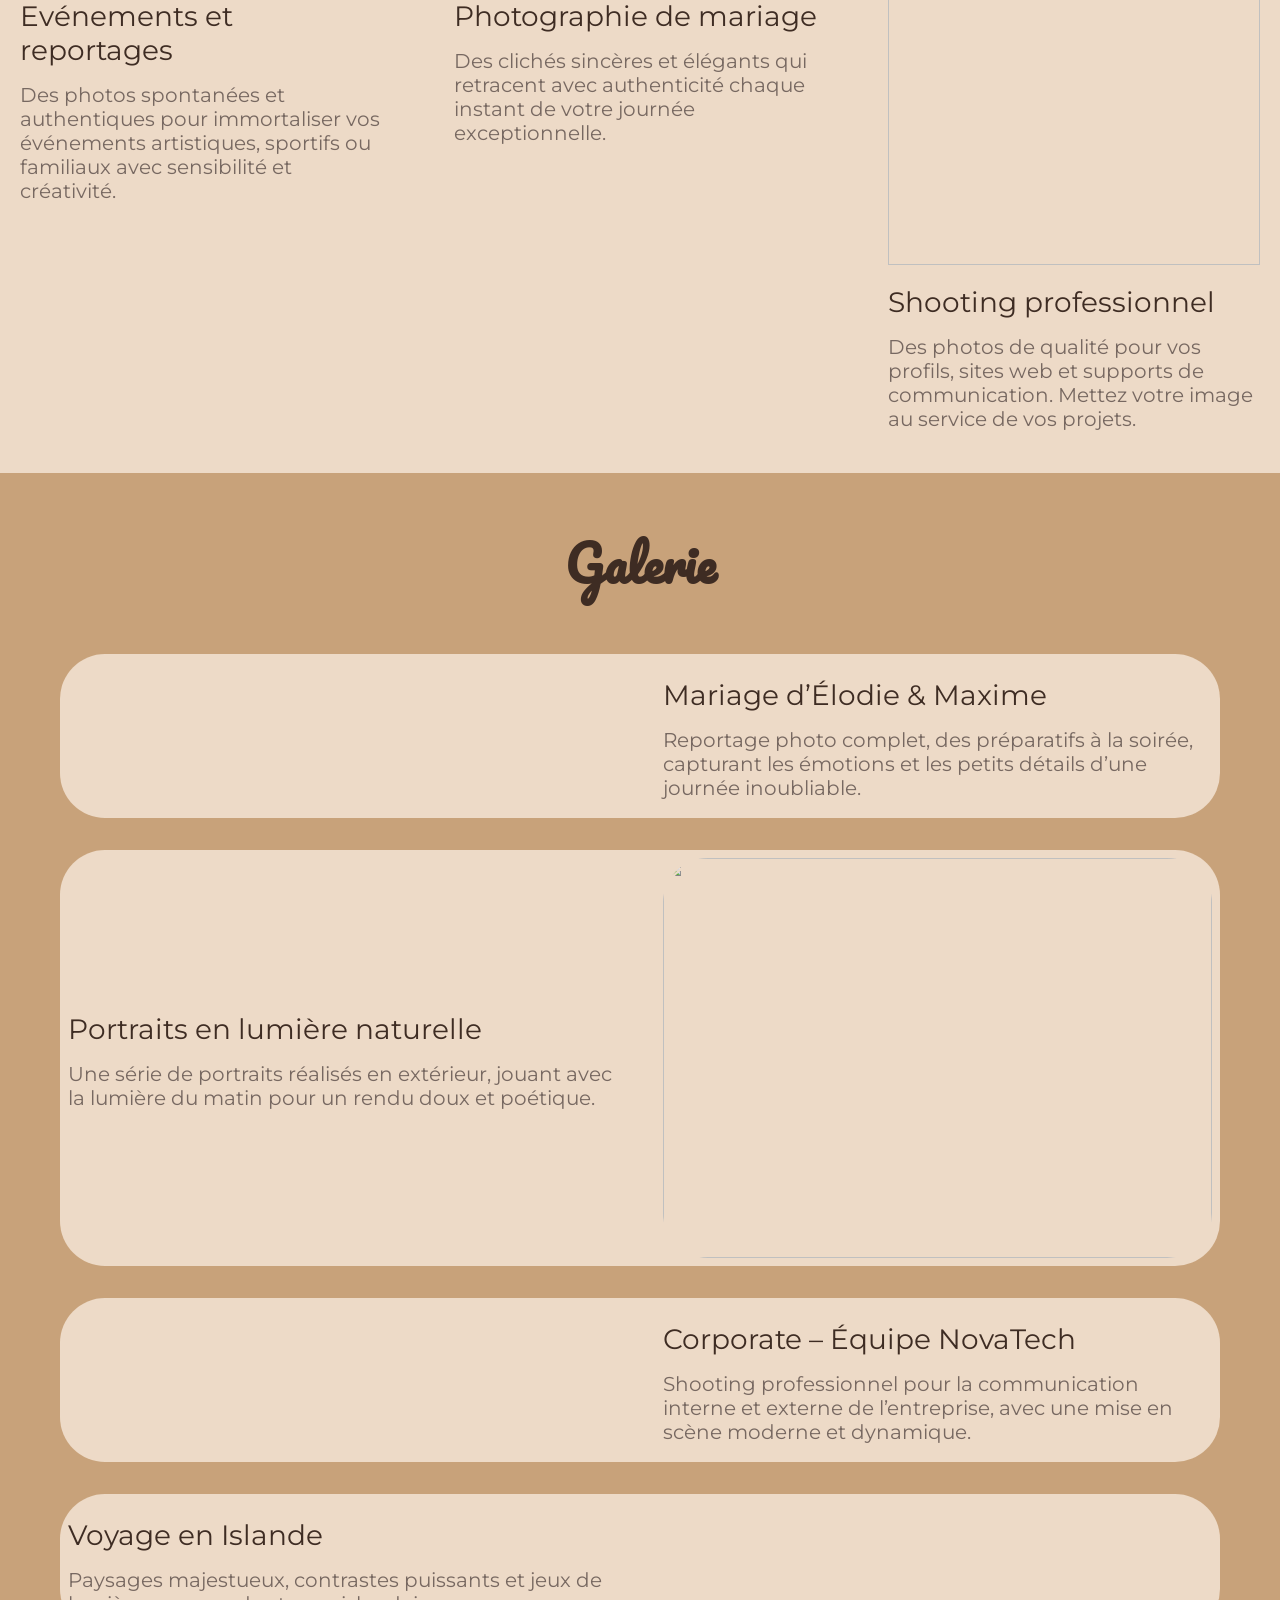
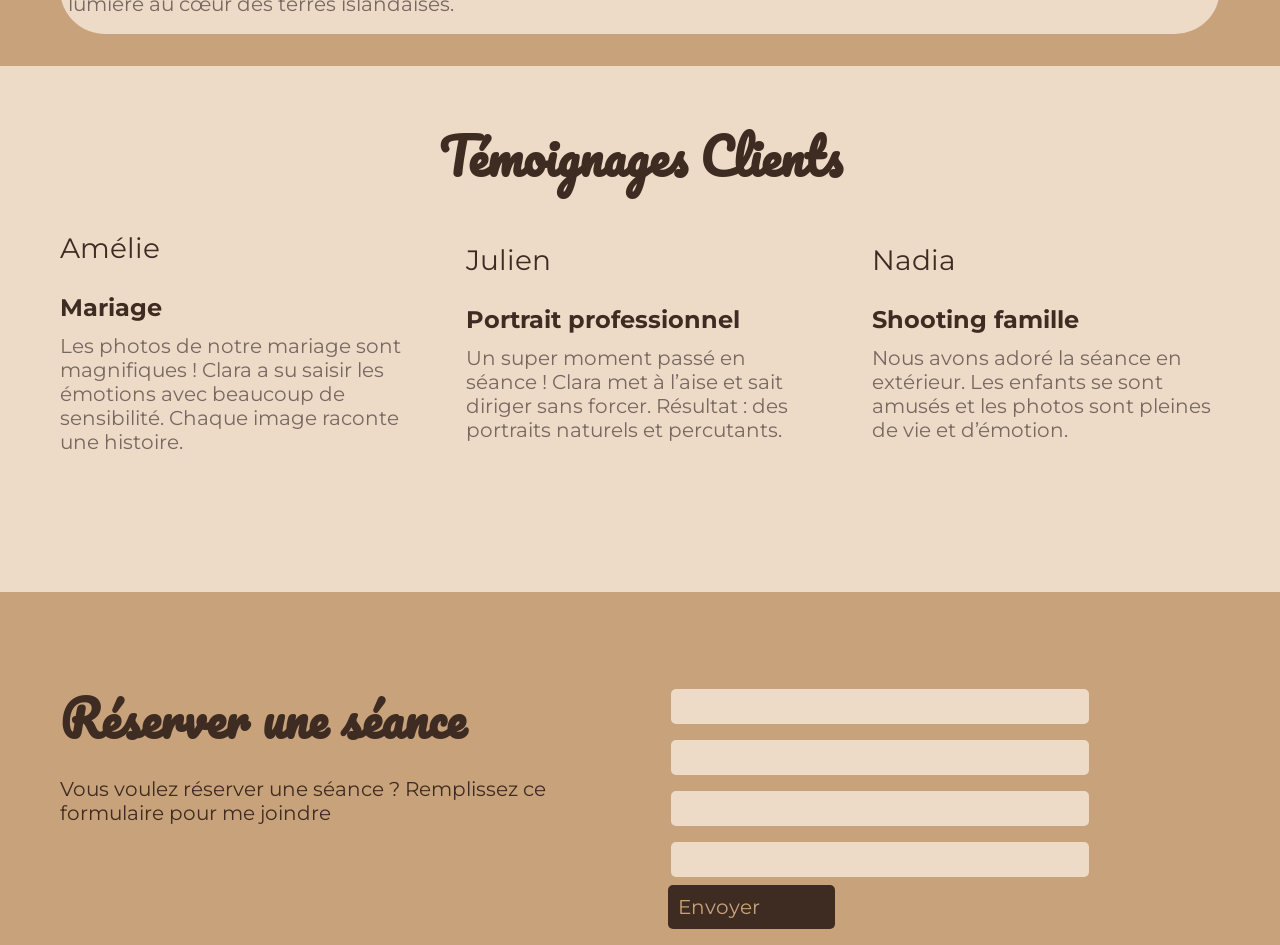
==== commit 02965f36: "1.4" ====
--- a/index.html
+++ b/index.html
@@ -12,7 +12,7 @@
     <link rel="stylesheet" href="style.css">
 </head>
 
-<body class="bg">
+<body>
     <!-- EN TÊTE -->
     <header class="flex align-center space-between pLR-32 bg2 sticky w100">
 
@@ -45,7 +45,8 @@
         <div class="container-1200">
             <div class="flex align-center space-between">
                 <div class="w48">
-                    <h1>Clara Lenoir</h1>
+                    <img src="asset/photographe/logo-2.png" alt="" class="w100">
+                    
                     <h3>Photographie</h3>
 
                     <p>Capturer l’émotion, révéler la beauté du moment</p>
@@ -162,8 +163,8 @@
             <h2 class="text-center">Galerie</h2>
 
             <!-- MARIAGE -->
-            <div class="flex align-center space-between mt-32 bg">
-                <img src="asset/photographe/mariage.png" alt="" class="w48">
+            <div class="flex align-center space-between mt-32 bg radius45 p-8">
+                <img src="asset/photographe/mariage.png" alt="" class="w48 radius45">
                 <div class="w48">
                     <h3>Mariage d’Élodie & Maxime</h3>
                     <p>Reportage photo complet, des préparatifs à la soirée, capturant les émotions et les petits
@@ -173,7 +174,7 @@
             </div>
 
             <!-- PORTRAIT LUM -->
-            <div class="flex align-center space-between mt-32 bg">
+            <div class="flex align-center space-between mt-32 bg  radius45 p-8">
                 <div class="w48">
                     <h3>Portraits en lumière naturelle</h3>
                     <p>Une série de portraits réalisés en extérieur, jouant avec la lumière du matin pour un rendu doux
@@ -181,15 +182,15 @@
                         poétique.</p>
                 </div>
                 <div class="w48">
-                    <img src="asset/photographe/portraits-lumiere.png" alt="" class="img-service5">
+                    <img src="asset/photographe/portraits-lumiere.png" alt="" class="img-service5  radius45">
                 </div>
 
             </div>
 
             <!-- CORPO -->
-            <div class="flex align-center space-between mt-32 bg">
-                <img src="asset/photographe/corporate-novatech.png" alt="" class="w48">
-                <div class="w48">
+            <div class="flex align-center space-between mt-32 bg  radius45 p-8">
+                <img src="asset/photographe/corporate-novatech.png" alt="" class="w48  radius45">
+                <div class="w48 ">
                     <h3>Corporate – Équipe NovaTech</h3>
                     <p>Shooting professionnel pour la communication interne et externe de l’entreprise, avec une mise en
                         scène moderne et dynamique.</p>
@@ -197,12 +198,12 @@
             </div>
 
             <!-- VOYISLANDE -->
-            <div class="flex align-center space-between mt-32 mb-32 bg">
+            <div class="flex align-center space-between mt-32 mb-32 bg radius45 p-8">
                 <div class="w48 ">
                     <h3>Voyage en Islande</h3>
                     <p>Paysages majestueux, contrastes puissants et jeux de lumière au cœur des terres islandaises.</p>
                 </div>
-                <img src="asset/photographe/voyage-islande.png" alt="" class="w48">
+                <img src="asset/photographe/voyage-islande.png" alt="" class="w48 radius45">
             </div>
         </div>
     </section>
@@ -268,7 +269,7 @@
                     <input type="Téléphone" class="w75">
                     <input type="Email" class="w75">
                     <input type="Message" class="w75">
-                    <a href="" class="btn1 w30">Envoyer</a>
+                    <a href="formulaire.html" target="_blank" class="btn1 w30" >Envoyer</a>
                 </div>
             </div>
 
--- a/style.css
+++ b/style.css
@@ -189,6 +189,10 @@
 
 .p-32{
     padding: 32px;
+}
+
+.p-8{
+    padding: 8px;
 }
 
 .pLR-32{
@@ -355,10 +359,17 @@
     background-color: #C8A27A;
 }
 
+html{
+    background-color: #EDDAC7;
+}
+
  .block{
     display: block;
  }
 
+ .radius45{
+    border-radius: 45px;
+ }
 
 
  /* ------------------------------
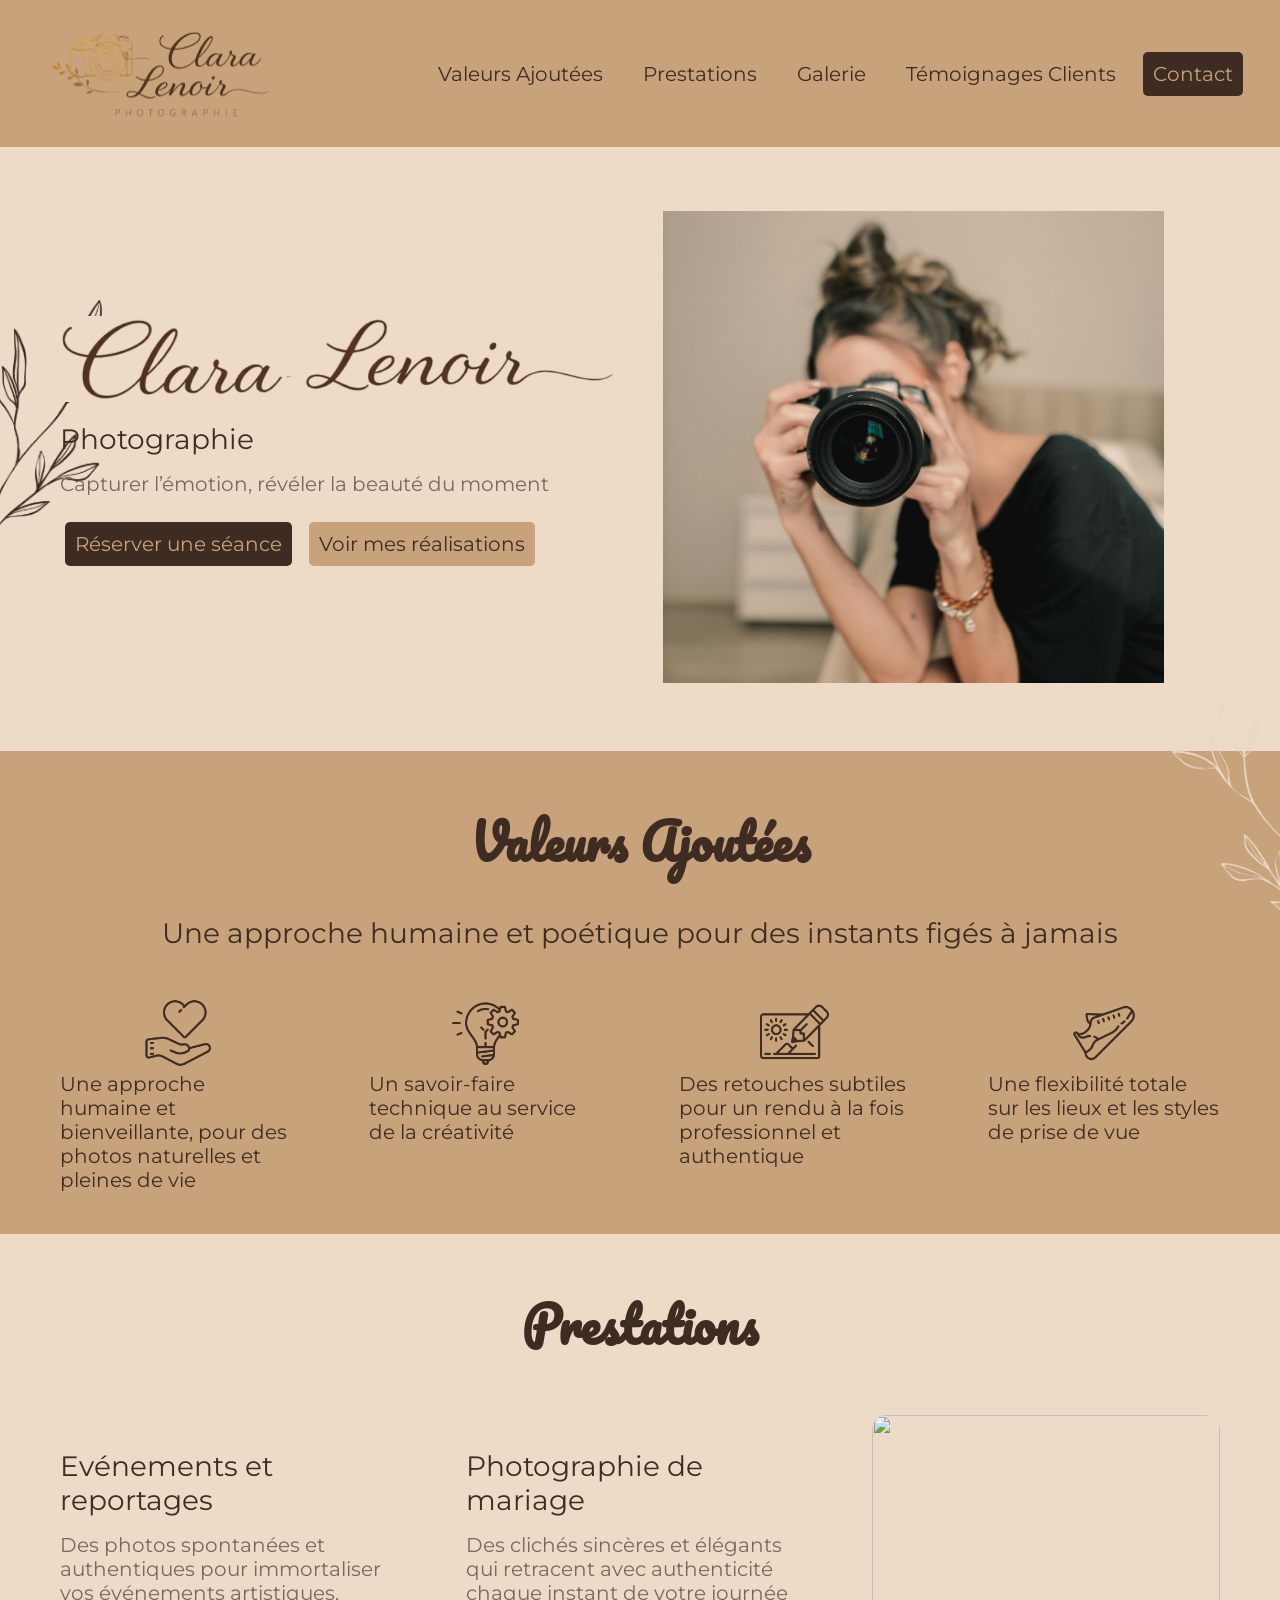
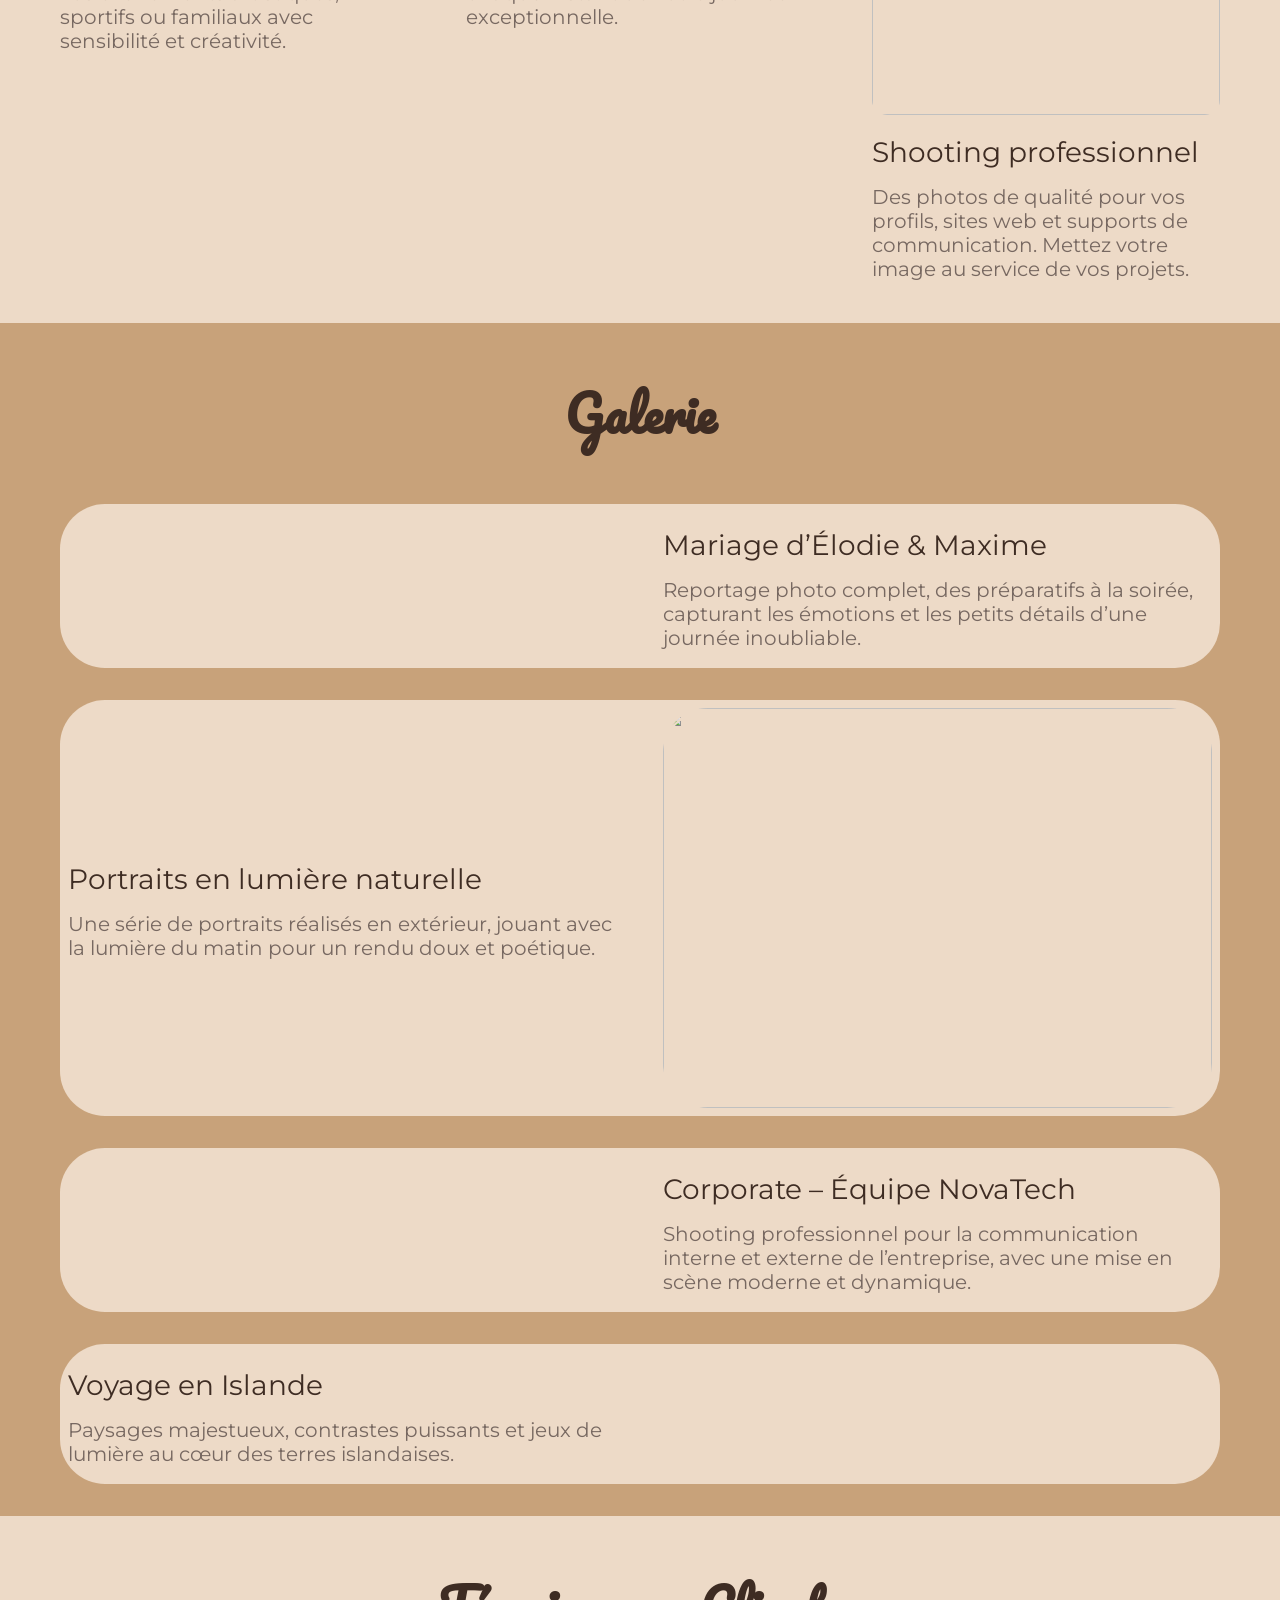
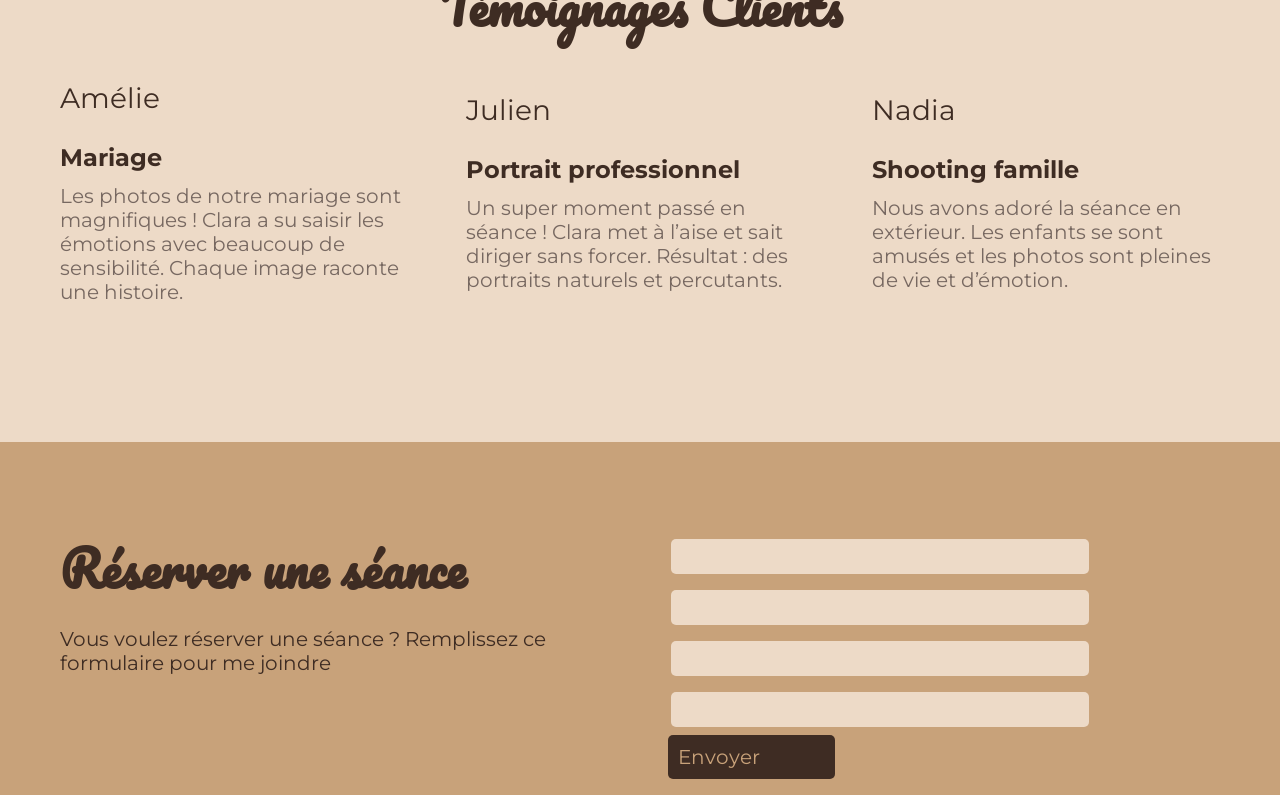
==== commit 05454f77: "1.5" ====
--- a/index.html
+++ b/index.html
@@ -59,7 +59,7 @@
 
                 <div class="w48 pt-64">
                     <img src="asset/photographe/pexels-alexander-mass-748453803-29162190.jpg" alt=""
-                        class="img-service3">
+                        class="img-service4 radius30">
                 </div>
 
             </div>
@@ -111,7 +111,7 @@
     <!-- Services proposés (Prestations) -->
     <section class="flex align-center space-between mb-64" id="Presta">
         <!-- CONTAINER -->
-        <div class=" container-1480 mt-64">
+        <div class=" container-1200 mt-64">
             <h2 class="text-center">Prestations</h2>
             <!-- DIV Principale -->
             <div class="flex align-start space-between mt-32">
@@ -119,7 +119,7 @@
 
                 <!-- presta 1 -->
                 <div class="w30">
-                    <img src="asset/photographe/nathanael-desmeules-r5GDJ0V_4D8-unsplash.jpg" alt="" class="w100">
+                    <img src="asset/photographe/nathanael-desmeules-r5GDJ0V_4D8-unsplash.jpg" alt="" class="w100 radius15">
                     <div>
                         <h3>Evénements et reportages</h3>
                         <p>Des photos spontanées et authentiques pour immortaliser vos événements artistiques,
@@ -131,7 +131,7 @@
 
                 <!-- presta 2 -->
                 <div class="w30 ">
-                    <img src="asset/photographe/alvaro-cvg-mW8IZdX7n8E-unsplash.jpg" alt="" class="w100">
+                    <img src="asset/photographe/alvaro-cvg-mW8IZdX7n8E-unsplash.jpg" alt="" class="w100 radius15">
                     <div>
                         <h3>Photographie de mariage</h3>
                         <p> Des clichés sincères et élégants qui retracent avec authenticité chaque instant de votre
@@ -144,7 +144,7 @@
 
                 <!-- presta 3 -->
                 <div class="w30 mb-32">
-                    <img src="asset/photographe/colin-lloyd-UOBgu1hEj0o-unsplash.jpg" alt="" class="img-service">
+                    <img src="asset/photographe/colin-lloyd-UOBgu1hEj0o-unsplash.jpg" alt="" class="img-service radius15">
                     <div>
                         <h3>Shooting professionnel</h3>
                         <p>Des photos de qualité pour vos profils, sites web et supports de communication. Mettez votre
--- a/style.css
+++ b/style.css
@@ -103,6 +103,14 @@
 
 .justify-start{
     justify-content: start;
+}
+
+.align-end{
+    align-items: end;
+}
+
+.justify-end{
+    justify-content: end;
 }
 .columm{
     flex-direction: column;
@@ -371,6 +379,14 @@
     border-radius: 45px;
  }
 
+.radius30{
+    border-radius: 30px;
+ }
+
+ .radius15{
+    border-radius: 15px;
+ }
+
 
  /* ------------------------------
             IMAGE
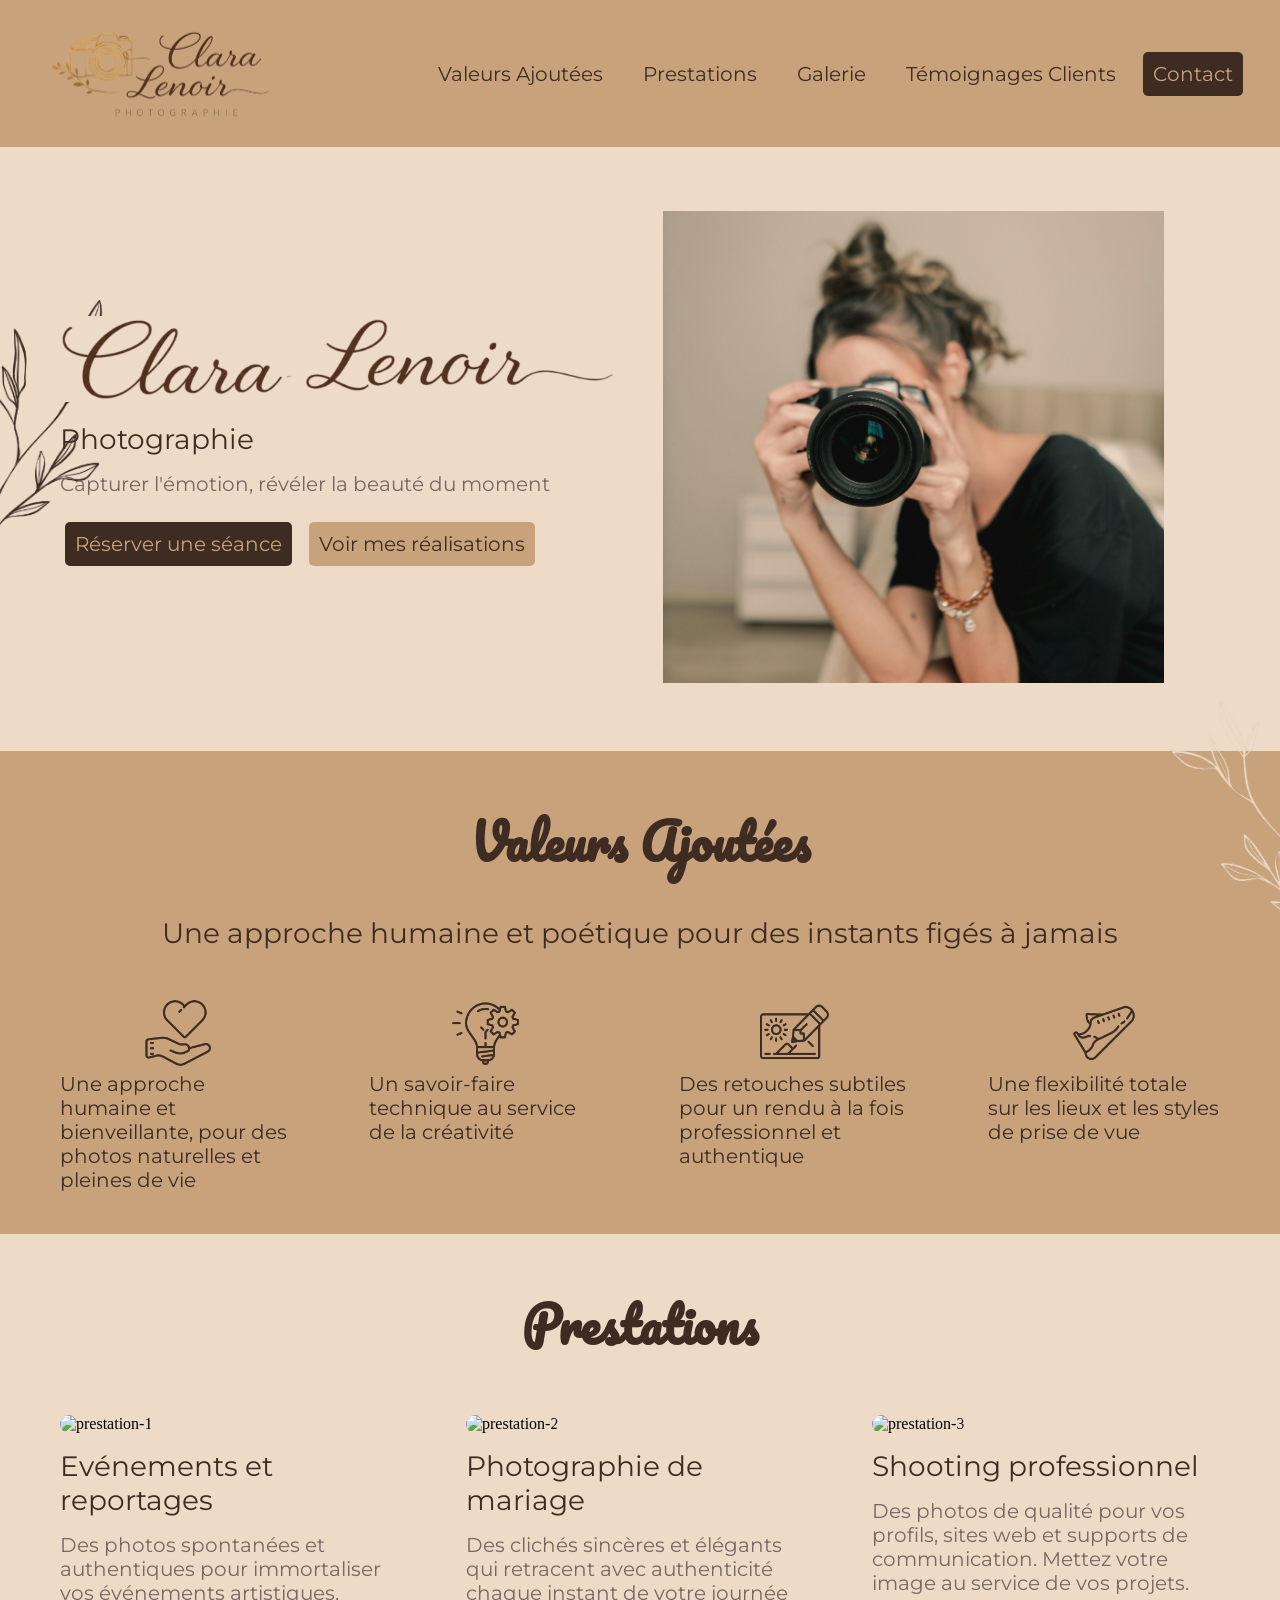
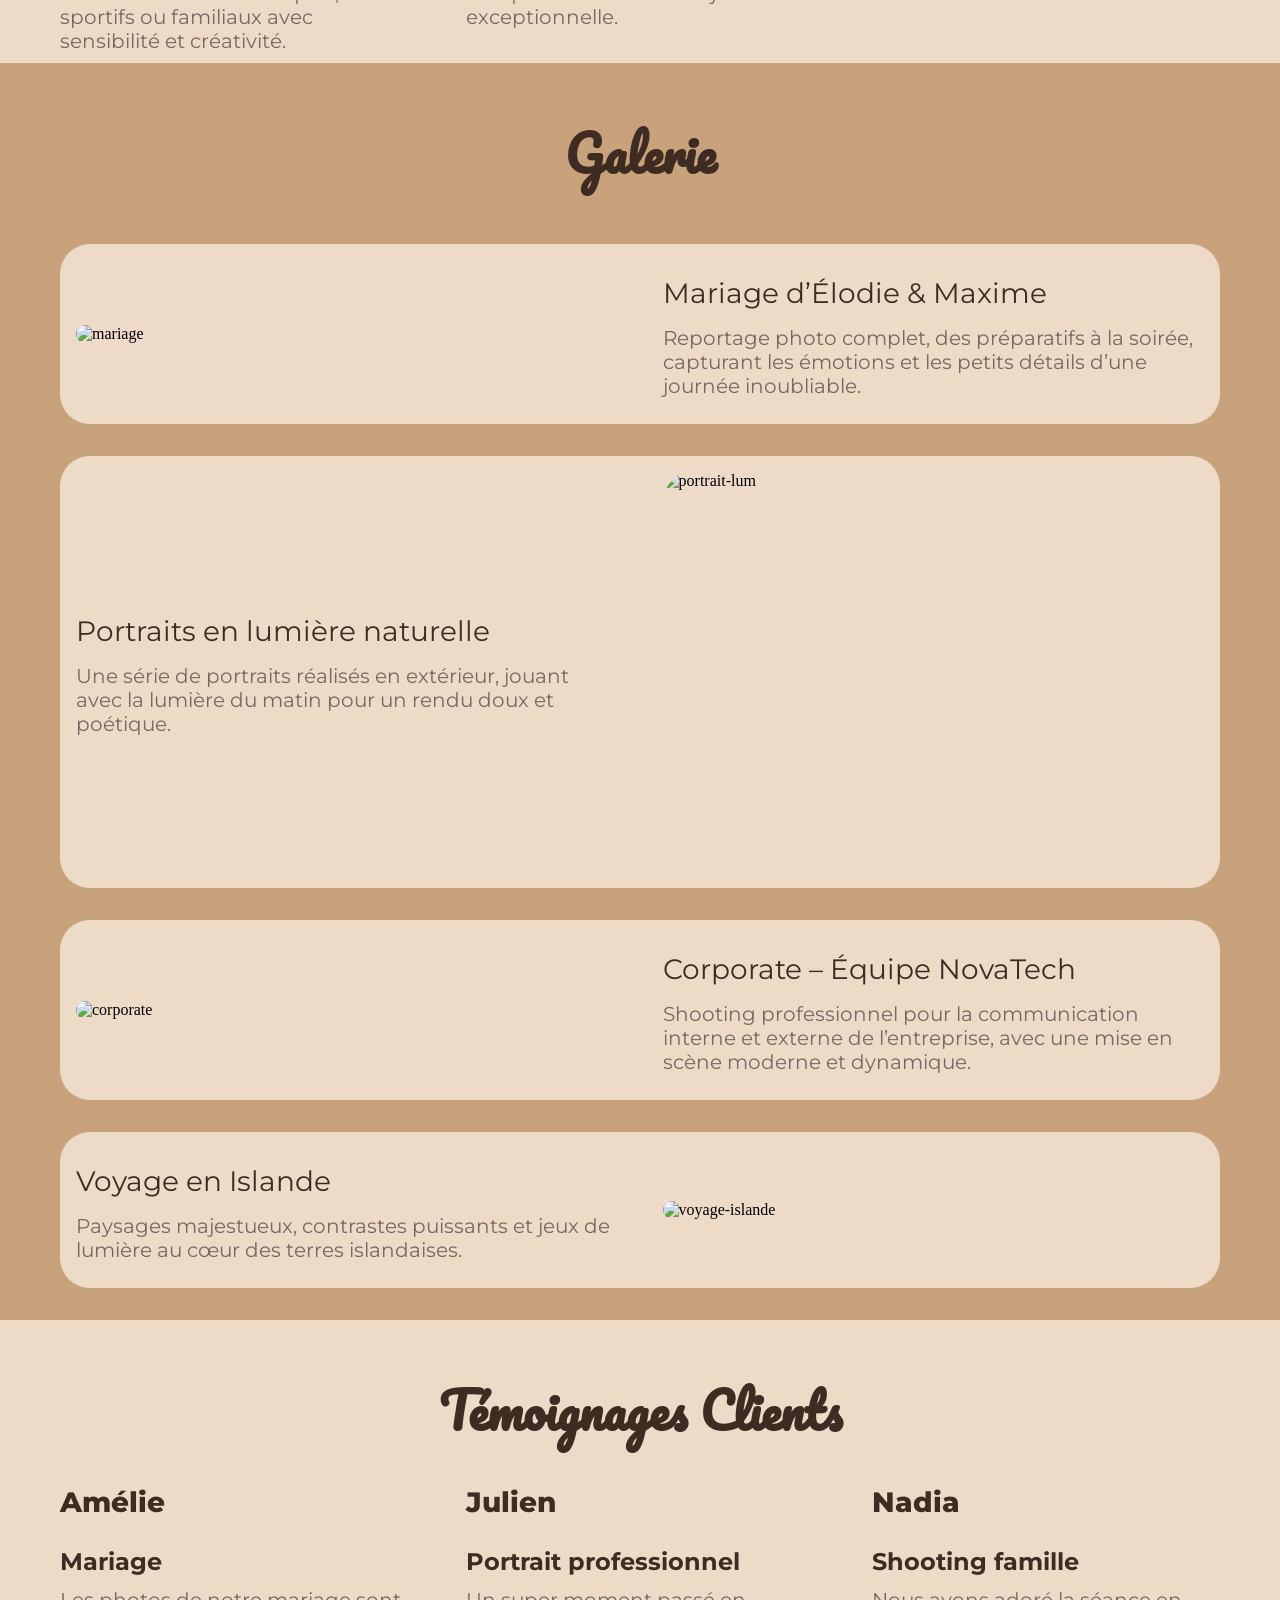
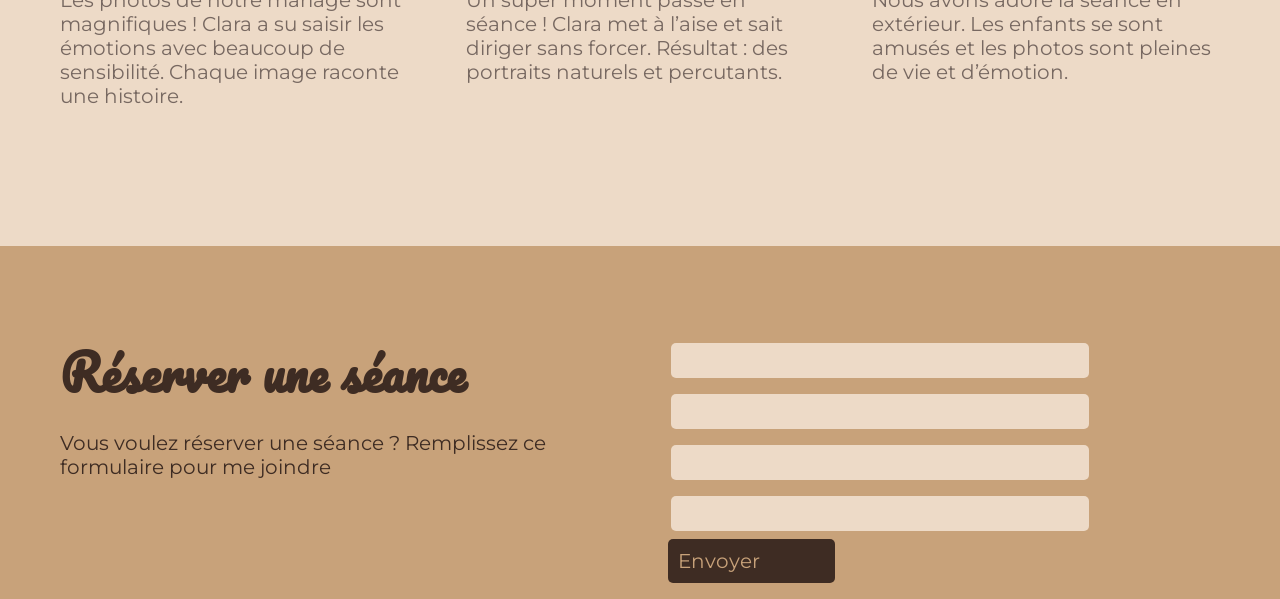
==== commit b3d7ea90: "2.0" ====
--- a/index.html
+++ b/index.html
@@ -4,7 +4,7 @@
 <head>
     <meta charset="UTF-8">
     <meta name="viewport" content="width=device-width, initial-scale=1.0">
-    <title>Page de présentation</title>
+    <title>Clara Renoir - Photo</title>
     <link rel="stylesheet" type="text/css"
         href="https://cdn.jsdelivr.net/npm/@phosphor-icons/web@2.1.1/src/regular/style.css" />
     <link rel="stylesheet" type="text/css"
@@ -16,10 +16,10 @@
     <!-- EN TÊTE -->
     <header class="flex align-center space-between pLR-32 bg2 sticky w100">
 
+        <!--Logo-->
         <img src="asset/photographe/logo.png" alt="logo" class="logo">
 
-
-
+        <!--NAV-->
         <nav class="gap-16">
             <a href="#ValAj" class="btn2">Valeurs Ajoutées</a>
             <a href="#Presta" class="btn2">Prestations</a>
@@ -29,27 +29,33 @@
         </nav>
 
     </header>
+
+<!--Main pour fonctionnement des filigranes-->
  <main>
-        <!-- giligrane en bg 1 -->
-            <img src="asset/photographe/fleur.png" alt="" class="stick-flow1 w15">
-
-            
-        <!-- filigrane en bg 2 --> 
-            <img src="asset/photographe/fleur n2.png" alt="" class="w15 stick-flow2">
-
-
+
+    <!-- Filigrane en bg 1 -->
+    <img src="asset/photographe/fleur.png" alt="" class="stick-flow1 w15">
+           
+    <!-- Filigrane en bg 2 --> 
+    <img src="asset/photographe/fleur n2.png" alt="" class="w15 stick-flow2">
+    
 
     <!-- HERO -->
     <section class="flex align-center justify-center mb-64 mt-64">
-            
+
+        <!--CONTAINER-->    
         <div class="container-1200">
+
+            <!--PARENT-->
             <div class="flex align-center space-between">
+
+                <!-- DIV Clara Présentation -->
                 <div class="w48">
-                    <img src="asset/photographe/logo-2.png" alt="" class="w100">
+                    <img src="asset/photographe/logo-2.png" alt="logo-2" class="w100">
                     
                     <h3>Photographie</h3>
 
-                    <p>Capturer l’émotion, révéler la beauté du moment</p>
+                    <p>Capturer l'émotion, révéler la beauté du moment</p>
 
                     <div>
                         <a href="#Contact" class="btn1">Réserver une séance</a>
@@ -57,12 +63,14 @@
                     </div>
                 </div>
 
+                <!-- DIV Photo de présentation -->
                 <div class="w48 pt-64">
-                    <img src="asset/photographe/pexels-alexander-mass-748453803-29162190.jpg" alt=""
-                        class="img-service4 radius30">
-                </div>
-
-            </div>
+                    <img src="asset/photographe/pexels-alexander-mass-748453803-29162190.jpg" alt="Clara"
+                    class="img-service4 radius45"> <!--RADIUS QUI MARCHE PAS ;w;-->
+                </div>
+
+            </div>
+
         </div>
 
     </section>
@@ -70,56 +78,67 @@
    
     <!-- Promesse (Valeurs Ajoutées) -->
     <section class="flex mb-64 bg2" id="ValAj">
+
+        <!--CONTAINER-->
         <div class="container-1200">
+            <!--Intro partie-->
             <h2 class="text-center">Valeurs Ajoutées</h2>
             <h3 class="text-center mb-32">Une approche humaine et poétique pour des instants figés à jamais</h3>
 
+            <!--PARENT-->
             <div class="flex align-start space-between">
+
+                <!--Avantage 1 (enfant 1)-->
                 <div class="w20 mb-32">
                     <div class="text-center">
-                        <img src="asset/photographe/i1.png" alt="" class="w30">
+                        <img src="asset/photographe/i1.png" alt="i1" class="w30"> <!--Remplace i1-->
                     </div>
                     <p class="text-marron">Une approche humaine et bienveillante, pour des photos naturelles et pleines de vie</p>
                 </div>
 
+                <!--Avantage 2 (enfant 2)-->
                 <div class="w20">
                     <div class="text-center">
-                        <img src="asset/photographe/i2.png" alt="" class="w30">
+                        <img src="asset/photographe/i2.png" alt="i2" class="w30"> <!--Remplace i2-->
                     </div>
                     <p class="text-marron">Un savoir-faire technique au service de la créativité</p>
                 </div>
 
+                <!--Avantage 3 (enfant 3)-->
                 <div class="w20">
                     <div class="text-center">
-                        <img src="asset/photographe/i3.png" alt="" class="w30">
+                        <img src="asset/photographe/i3.png" alt="i3" class="w30"> <!--Remplace i3-->
                     </div>
                     <p class="text-marron">Des retouches subtiles pour un rendu à la fois professionnel et authentique</p>
                 </div>
 
+                <!--Avantage 4 (enfant 4)-->
                 <div class="w20">
                     <div class="text-center">
-                        <img src="asset/photographe/i4.png" alt="" class="w30">
+                        <img src="asset/photographe/i4.png" alt="i4" class="w30"> <!--Remplace i4-->
                     </div>
                     <p class="text-marron">Une flexibilité totale sur les lieux et les styles de prise de vue</p>
                 </div>
-            </div>
-
-            
-        </div>
+
+            </div>
+
+        </div>
+
     </section>
 
     <!-- Services proposés (Prestations) -->
     <section class="flex align-center space-between mb-64" id="Presta">
+
         <!-- CONTAINER -->
         <div class=" container-1200 mt-64">
             <h2 class="text-center">Prestations</h2>
+
             <!-- DIV Principale -->
             <div class="flex align-start space-between mt-32">
-
-
+                
                 <!-- presta 1 -->
                 <div class="w30">
-                    <img src="asset/photographe/nathanael-desmeules-r5GDJ0V_4D8-unsplash.jpg" alt="" class="w100 radius15">
+                    <img src="asset/photographe/nathanael-desmeules-r5GDJ0V_4D8-unsplash.jpg" alt="prestation-1" class="w100 radius15">
                     <div>
                         <h3>Evénements et reportages</h3>
                         <p>Des photos spontanées et authentiques pour immortaliser vos événements artistiques,
@@ -131,20 +150,17 @@
 
                 <!-- presta 2 -->
                 <div class="w30 ">
-                    <img src="asset/photographe/alvaro-cvg-mW8IZdX7n8E-unsplash.jpg" alt="" class="w100 radius15">
+                    <img src="asset/photographe/alvaro-cvg-mW8IZdX7n8E-unsplash.jpg" alt="prestation-2" class="w100 radius15">
                     <div>
                         <h3>Photographie de mariage</h3>
-                        <p> Des clichés sincères et élégants qui retracent avec authenticité chaque instant de votre
-                            journée
-                            exceptionnelle.</p>
+                        <p> Des clichés sincères et élégants qui retracent avec authenticité chaque instant de votre journée exceptionnelle.</p>
                         <a href=""></a>
                     </div>
                 </div>
-
 
                 <!-- presta 3 -->
                 <div class="w30 mb-32">
-                    <img src="asset/photographe/colin-lloyd-UOBgu1hEj0o-unsplash.jpg" alt="" class="img-service radius15">
+                    <img src="asset/photographe/colin-lloyd-UOBgu1hEj0o-unsplash.jpg" alt="prestation-3" class="img-service radius15">
                     <div>
                         <h3>Shooting professionnel</h3>
                         <p>Des photos de qualité pour vos profils, sites web et supports de communication. Mettez votre
@@ -154,7 +170,9 @@
                 </div>
 
             </div>
-        </div>
+
+        </div>
+
     </section>
 
     <!-- Réalisations (Galerie) -->
@@ -163,8 +181,8 @@
             <h2 class="text-center">Galerie</h2>
 
             <!-- MARIAGE -->
-            <div class="flex align-center space-between mt-32 bg radius45 p-8">
-                <img src="asset/photographe/mariage.png" alt="" class="w48 radius45">
+            <div class="flex align-center space-between mt-32 bg radius30 p-16">
+                <img src="asset/photographe/mariage.png" alt="mariage" class="w48 radius30">
                 <div class="w48">
                     <h3>Mariage d’Élodie & Maxime</h3>
                     <p>Reportage photo complet, des préparatifs à la soirée, capturant les émotions et les petits
@@ -174,22 +192,20 @@
             </div>
 
             <!-- PORTRAIT LUM -->
-            <div class="flex align-center space-between mt-32 bg  radius45 p-8">
+            <div class="flex align-center space-between mt-32 bg  radius30 p-16">
                 <div class="w48">
                     <h3>Portraits en lumière naturelle</h3>
-                    <p>Une série de portraits réalisés en extérieur, jouant avec la lumière du matin pour un rendu doux
-                        et
-                        poétique.</p>
+                    <p>Une série de portraits réalisés en extérieur, jouant avec la lumière du matin pour un rendu doux et poétique.</p>
                 </div>
                 <div class="w48">
-                    <img src="asset/photographe/portraits-lumiere.png" alt="" class="img-service5  radius45">
+                    <img src="asset/photographe/portraits-lumiere.png" alt="portrait-lum" class="img-service5  radius30">
                 </div>
 
             </div>
 
             <!-- CORPO -->
-            <div class="flex align-center space-between mt-32 bg  radius45 p-8">
-                <img src="asset/photographe/corporate-novatech.png" alt="" class="w48  radius45">
+            <div class="flex align-center space-between mt-32 bg  radius30 p-16">
+                <img src="asset/photographe/corporate-novatech.png" alt="corporate" class="w48  radius30">
                 <div class="w48 ">
                     <h3>Corporate – Équipe NovaTech</h3>
                     <p>Shooting professionnel pour la communication interne et externe de l’entreprise, avec une mise en
@@ -198,54 +214,68 @@
             </div>
 
             <!-- VOYISLANDE -->
-            <div class="flex align-center space-between mt-32 mb-32 bg radius45 p-8">
+            <div class="flex align-center space-between mt-32 mb-32 bg radius30 p-16">
                 <div class="w48 ">
                     <h3>Voyage en Islande</h3>
                     <p>Paysages majestueux, contrastes puissants et jeux de lumière au cœur des terres islandaises.</p>
                 </div>
-                <img src="asset/photographe/voyage-islande.png" alt="" class="w48 radius45">
-            </div>
-        </div>
+                <img src="asset/photographe/voyage-islande.png" alt="voyage-islande" class="w48 radius30">
+            </div>
+
+        </div>
+
     </section>
 
     <!-- Témoignages (Témoignages Clients) -->
     <section class="flex align-center justify-center mb-128" id="Témoignages">
+
+        <!--CONTAINER-->
         <div class="container-1200">
             <h2 class="text-center">Témoignages Clients</h2>
-            <div class="flex align-center space-between">
-                <!-- AVIS 1 -->
+
+            <!--PARENT-->
+            <div class="flex align-start space-between">
+
+                <!-- AVIS 1 (enfant 2) -->
                 <div class="w30">
-                    <h3>Amélie</h3>
+                    <h3 class="bold">Amélie</h3>
                     <h4>Mariage</h4>
                     <p>Les photos de notre mariage sont magnifiques ! Clara a su saisir les émotions avec beaucoup de
                         sensibilité. Chaque image raconte une histoire.</p>
 
                 </div>
 
-                <!-- AVIS 2 -->
+                <!-- AVIS 2 (enfant 2) -->
                 <div class="w30">
-                    <h3>Julien</h3>
+                    <h3 class="bold">Julien</h3>
                     <h4>Portrait professionnel</h4>
                     <p>Un super moment passé en séance ! Clara met à l’aise et sait diriger sans forcer. Résultat : des
                         portraits naturels et percutants.</p>
                 </div>
 
-                <!-- AVIS 3 -->
+                <!-- AVIS 3 (enfant 3)-->
                 <div class="w30">
-                    <h3>Nadia</h3>
+                    <h3 class="bold">Nadia</h3>
                     <h4>Shooting famille</h4>
                     <p>Nous avons adoré la séance en extérieur. Les enfants se sont amusés et les photos sont pleines de
                         vie et d’émotion.</p>
                 </div>
-            </div>
-        </div>
-    </section>
+
+            </div>
+
+        </div>
+
+    </section>
+
     </main>
 
     <!-- FOOTER -->
     <footer class="flex justify-center align-center bg2">
+
+        <!--CONTAINER ET PARENT-->
         <div class="container-1200 flex space-between align-center">
-            <!-- GAUCHE -->
+
+            <!-- GAUCHE (enfant 1) -->
             <div class="w48">
                 <h2>Réserver une séance</h2>
                 <p class="text-marron">Vous voulez réserver une séance ? Remplissez ce formulaire pour me joindre</p>
@@ -261,7 +291,7 @@
                 </div>
             </div>
 
-            <!-- DROITE -->
+            <!-- DROITE (enfant 2) -->
             <div class="w48" id="Contact">
                 <div class="columm">
                     <!-- Les trucs à remplir -->
@@ -269,7 +299,7 @@
                     <input type="Téléphone" class="w75">
                     <input type="Email" class="w75">
                     <input type="Message" class="w75">
-                    <a href="formulaire.html" target="_blank" class="btn1 w30" >Envoyer</a>
+                    <a href="formulaire.html" class="btn1 w30" >Envoyer</a>
                 </div>
             </div>
 
--- a/style.css
+++ b/style.css
@@ -74,13 +74,11 @@
 .w10{
     width: 10%;
 }
-.w100px{
-    width: 100px;
-}
+
 /* ------------------------------
             FLEXBOX
  ---------------------------------*/
-
+/*Dispositions Flexs*/
 .flex {
     display: flex;
     flex-wrap: wrap;
@@ -112,6 +110,7 @@
 .justify-end{
     justify-content: end;
 }
+
 .columm{
     flex-direction: column;
     align-items: flex-start;
@@ -119,6 +118,8 @@
     padding-bottom: 16px;
     padding-top: 16%;
 }
+
+/*Gaps*/
 .gap-8{
     gap: 8px;
 }
@@ -199,6 +200,9 @@
     padding: 32px;
 }
 
+.p-16{
+    padding: 16px;
+}
 .p-8{
     padding: 8px;
 }
@@ -268,7 +272,7 @@
  /* ------------------------------
             TEXTES
  ---------------------------------*/
-
+/* Familles */
  h1{
     font-family: "Pacifico", cursive;
     font-weight: 200px;
@@ -337,15 +341,16 @@
   transition: background-color 0.2s ease-in-out;
 }
 
-.size-64{
-    font-size: 64px;
-}
-
 i{
     font-size: 48px;
     text-decoration: none;
 }
 
+/*Autres*/
+.size-64{
+    font-size: 64px;
+}
+
 .text-marron{
     color: #3E2C23;
 }
@@ -360,21 +365,23 @@
  /* ------------------------------
             BACKGROUND
  ---------------------------------*/
+ /*Les fonds*/
  .bg{
     background-color: #EDDAC7;
  }
 .bg2{
     background-color: #C8A27A;
 }
-
+/*Corps de la page*/
 html{
     background-color: #EDDAC7;
 }
-
+/*Éléments récalsitrants*/
  .block{
     display: block;
  }
 
+ /*Les radius*/
  .radius45{
     border-radius: 45px;
  }
@@ -391,7 +398,7 @@
  /* ------------------------------
             IMAGE
  ---------------------------------*/
-
+/* Crop Images Portrait vers Paysage*/
  .img-service{
     width: 100%;
     height: 300px;
@@ -435,7 +442,7 @@
   /* ------------------------------
             POSITION
  ---------------------------------*/
-
+/*Par défaut*/
  .fixed{
     position: fixed;
     top: 0;
@@ -448,6 +455,19 @@
     top: 0;
  }
 
+ .relative{
+    position: relative;
+    left: 0;
+    top: 0;
+ }
+
+ .absolute{
+    position: absolute;
+    left: 0;
+    top: 0;
+ }
+
+ /*Spéciales (fleurs)*/
  .stick-flow1{
     position: fixed;
     top: 300px;
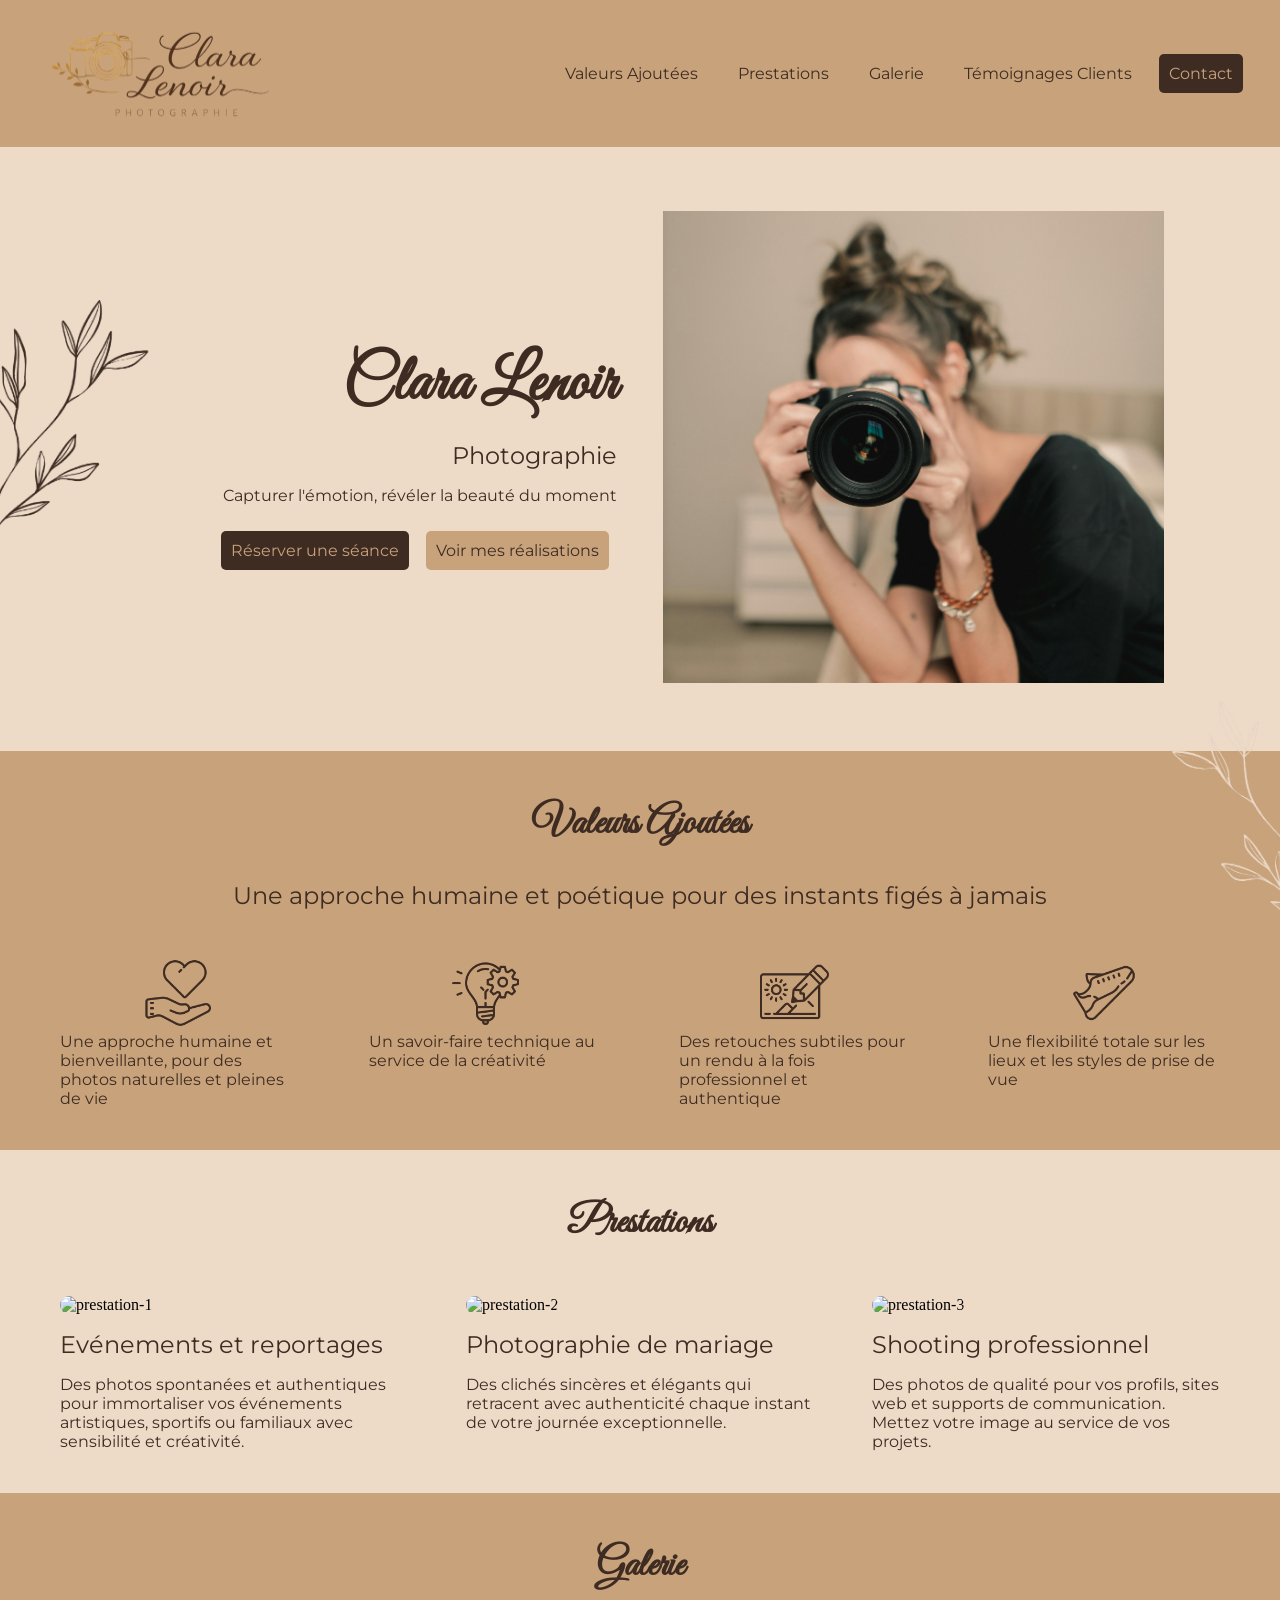
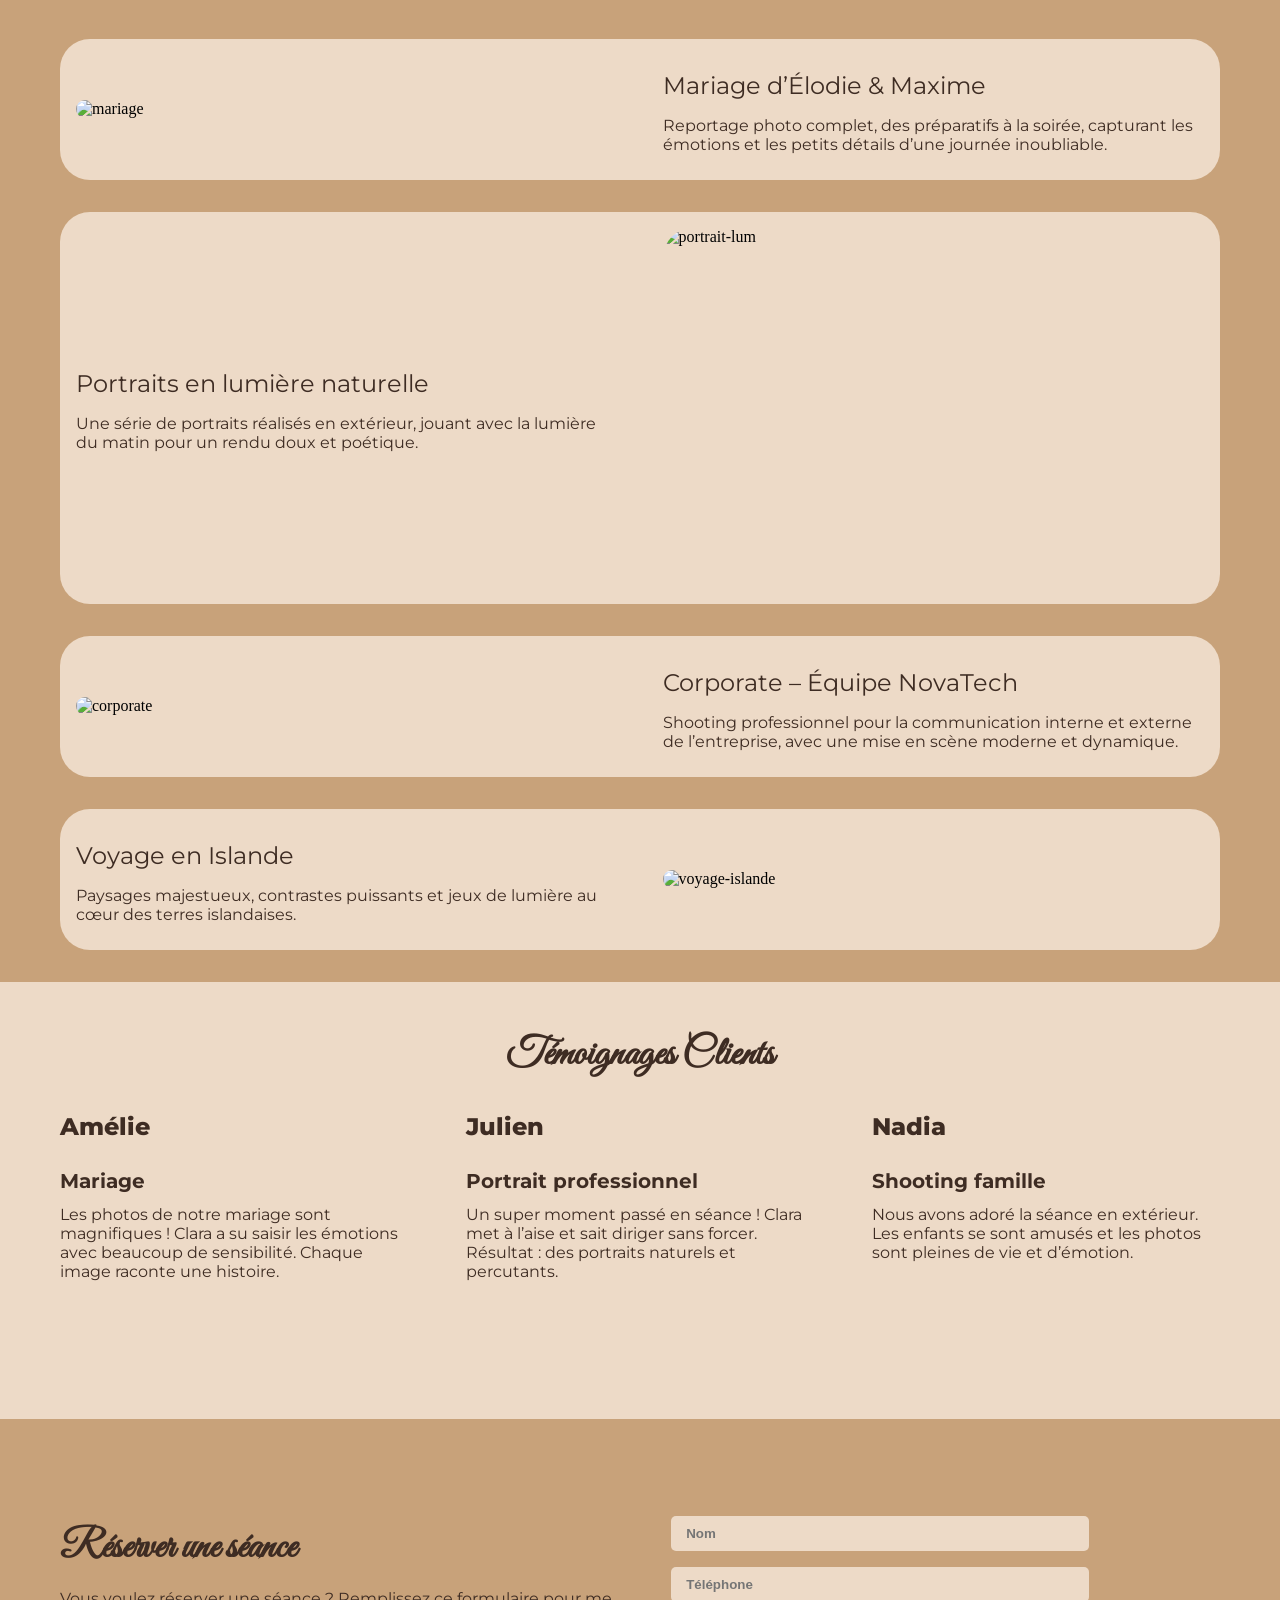
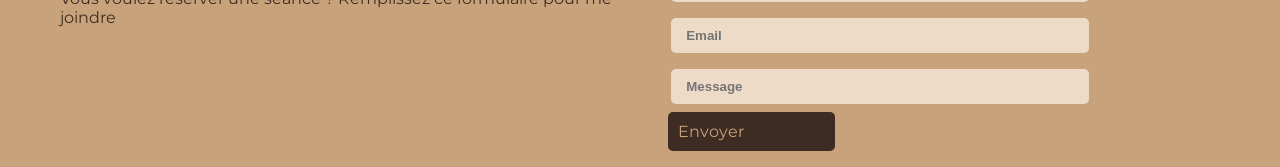
==== commit 5ec6c4ed: "2.1" ====
--- a/index.html
+++ b/index.html
@@ -30,242 +30,259 @@
 
     </header>
 
-<!--Main pour fonctionnement des filigranes-->
- <main>
-
-    <!-- Filigrane en bg 1 -->
-    <img src="asset/photographe/fleur.png" alt="" class="stick-flow1 w15">
-           
-    <!-- Filigrane en bg 2 --> 
-    <img src="asset/photographe/fleur n2.png" alt="" class="w15 stick-flow2">
-    
-
-    <!-- HERO -->
-    <section class="flex align-center justify-center mb-64 mt-64">
-
-        <!--CONTAINER-->    
-        <div class="container-1200">
-
-            <!--PARENT-->
-            <div class="flex align-center space-between">
-
-                <!-- DIV Clara Présentation -->
-                <div class="w48">
-                    <img src="asset/photographe/logo-2.png" alt="logo-2" class="w100">
-                    
-                    <h3>Photographie</h3>
-
-                    <p>Capturer l'émotion, révéler la beauté du moment</p>
-
-                    <div>
-                        <a href="#Contact" class="btn1">Réserver une séance</a>
-                        <a href="#Galerie" class="btn2">Voir mes réalisations</a>
-                    </div>
-                </div>
-
-                <!-- DIV Photo de présentation -->
-                <div class="w48 pt-64">
-                    <img src="asset/photographe/pexels-alexander-mass-748453803-29162190.jpg" alt="Clara"
-                    class="img-service4 radius45"> <!--RADIUS QUI MARCHE PAS ;w;-->
-                </div>
-
-            </div>
-
-        </div>
-
-    </section>
-
-   
-    <!-- Promesse (Valeurs Ajoutées) -->
-    <section class="flex mb-64 bg2" id="ValAj">
-
-        <!--CONTAINER-->
-        <div class="container-1200">
-            <!--Intro partie-->
-            <h2 class="text-center">Valeurs Ajoutées</h2>
-            <h3 class="text-center mb-32">Une approche humaine et poétique pour des instants figés à jamais</h3>
-
-            <!--PARENT-->
-            <div class="flex align-start space-between">
-
-                <!--Avantage 1 (enfant 1)-->
-                <div class="w20 mb-32">
-                    <div class="text-center">
-                        <img src="asset/photographe/i1.png" alt="i1" class="w30"> <!--Remplace i1-->
-                    </div>
-                    <p class="text-marron">Une approche humaine et bienveillante, pour des photos naturelles et pleines de vie</p>
-                </div>
-
-                <!--Avantage 2 (enfant 2)-->
-                <div class="w20">
-                    <div class="text-center">
-                        <img src="asset/photographe/i2.png" alt="i2" class="w30"> <!--Remplace i2-->
-                    </div>
-                    <p class="text-marron">Un savoir-faire technique au service de la créativité</p>
-                </div>
-
-                <!--Avantage 3 (enfant 3)-->
-                <div class="w20">
-                    <div class="text-center">
-                        <img src="asset/photographe/i3.png" alt="i3" class="w30"> <!--Remplace i3-->
-                    </div>
-                    <p class="text-marron">Des retouches subtiles pour un rendu à la fois professionnel et authentique</p>
-                </div>
-
-                <!--Avantage 4 (enfant 4)-->
-                <div class="w20">
-                    <div class="text-center">
-                        <img src="asset/photographe/i4.png" alt="i4" class="w30"> <!--Remplace i4-->
-                    </div>
-                    <p class="text-marron">Une flexibilité totale sur les lieux et les styles de prise de vue</p>
-                </div>
-
-            </div>
-
-        </div>
-
-    </section>
-
-    <!-- Services proposés (Prestations) -->
-    <section class="flex align-center space-between mb-64" id="Presta">
-
-        <!-- CONTAINER -->
-        <div class=" container-1200 mt-64">
-            <h2 class="text-center">Prestations</h2>
-
-            <!-- DIV Principale -->
-            <div class="flex align-start space-between mt-32">
-                
-                <!-- presta 1 -->
-                <div class="w30">
-                    <img src="asset/photographe/nathanael-desmeules-r5GDJ0V_4D8-unsplash.jpg" alt="prestation-1" class="w100 radius15">
-                    <div>
-                        <h3>Evénements et reportages</h3>
-                        <p>Des photos spontanées et authentiques pour immortaliser vos événements artistiques,
-                            sportifs ou
-                            familiaux avec sensibilité et créativité.</p>
-                        <a href=""></a>
-                    </div>
-                </div>
-
-                <!-- presta 2 -->
-                <div class="w30 ">
-                    <img src="asset/photographe/alvaro-cvg-mW8IZdX7n8E-unsplash.jpg" alt="prestation-2" class="w100 radius15">
-                    <div>
-                        <h3>Photographie de mariage</h3>
-                        <p> Des clichés sincères et élégants qui retracent avec authenticité chaque instant de votre journée exceptionnelle.</p>
-                        <a href=""></a>
-                    </div>
-                </div>
-
-                <!-- presta 3 -->
-                <div class="w30 mb-32">
-                    <img src="asset/photographe/colin-lloyd-UOBgu1hEj0o-unsplash.jpg" alt="prestation-3" class="img-service radius15">
-                    <div>
-                        <h3>Shooting professionnel</h3>
-                        <p>Des photos de qualité pour vos profils, sites web et supports de communication. Mettez votre
-                            image au service de vos projets.</p>
-                        <a href=""></a>
-                    </div>
-                </div>
-
-            </div>
-
-        </div>
-
-    </section>
-
-    <!-- Réalisations (Galerie) -->
-    <section class="flex align-center space-between mb-64 bg2" id="Galerie">
-        <div class="container-1200">
-            <h2 class="text-center">Galerie</h2>
-
-            <!-- MARIAGE -->
-            <div class="flex align-center space-between mt-32 bg radius30 p-16">
-                <img src="asset/photographe/mariage.png" alt="mariage" class="w48 radius30">
-                <div class="w48">
-                    <h3>Mariage d’Élodie & Maxime</h3>
-                    <p>Reportage photo complet, des préparatifs à la soirée, capturant les émotions et les petits
-                        détails
-                        d’une journée inoubliable.</p>
-                </div>
-            </div>
-
-            <!-- PORTRAIT LUM -->
-            <div class="flex align-center space-between mt-32 bg  radius30 p-16">
-                <div class="w48">
-                    <h3>Portraits en lumière naturelle</h3>
-                    <p>Une série de portraits réalisés en extérieur, jouant avec la lumière du matin pour un rendu doux et poétique.</p>
-                </div>
-                <div class="w48">
-                    <img src="asset/photographe/portraits-lumiere.png" alt="portrait-lum" class="img-service5  radius30">
-                </div>
-
-            </div>
-
-            <!-- CORPO -->
-            <div class="flex align-center space-between mt-32 bg  radius30 p-16">
-                <img src="asset/photographe/corporate-novatech.png" alt="corporate" class="w48  radius30">
-                <div class="w48 ">
-                    <h3>Corporate – Équipe NovaTech</h3>
-                    <p>Shooting professionnel pour la communication interne et externe de l’entreprise, avec une mise en
-                        scène moderne et dynamique.</p>
-                </div>
-            </div>
-
-            <!-- VOYISLANDE -->
-            <div class="flex align-center space-between mt-32 mb-32 bg radius30 p-16">
-                <div class="w48 ">
-                    <h3>Voyage en Islande</h3>
-                    <p>Paysages majestueux, contrastes puissants et jeux de lumière au cœur des terres islandaises.</p>
-                </div>
-                <img src="asset/photographe/voyage-islande.png" alt="voyage-islande" class="w48 radius30">
-            </div>
-
-        </div>
-
-    </section>
-
-    <!-- Témoignages (Témoignages Clients) -->
-    <section class="flex align-center justify-center mb-128" id="Témoignages">
-
-        <!--CONTAINER-->
-        <div class="container-1200">
-            <h2 class="text-center">Témoignages Clients</h2>
-
-            <!--PARENT-->
-            <div class="flex align-start space-between">
-
-                <!-- AVIS 1 (enfant 2) -->
-                <div class="w30">
-                    <h3 class="bold">Amélie</h3>
-                    <h4>Mariage</h4>
-                    <p>Les photos de notre mariage sont magnifiques ! Clara a su saisir les émotions avec beaucoup de
-                        sensibilité. Chaque image raconte une histoire.</p>
-
-                </div>
-
-                <!-- AVIS 2 (enfant 2) -->
-                <div class="w30">
-                    <h3 class="bold">Julien</h3>
-                    <h4>Portrait professionnel</h4>
-                    <p>Un super moment passé en séance ! Clara met à l’aise et sait diriger sans forcer. Résultat : des
-                        portraits naturels et percutants.</p>
-                </div>
-
-                <!-- AVIS 3 (enfant 3)-->
-                <div class="w30">
-                    <h3 class="bold">Nadia</h3>
-                    <h4>Shooting famille</h4>
-                    <p>Nous avons adoré la séance en extérieur. Les enfants se sont amusés et les photos sont pleines de
-                        vie et d’émotion.</p>
-                </div>
-
-            </div>
-
-        </div>
-
-    </section>
+    <!--Main pour fonctionnement des filigranes-->
+    <main>
+
+        <!-- Filigrane en bg 1 -->
+        <img src="asset/photographe/fleur.png" alt="" class="stick-flow1 w15">
+
+        <!-- Filigrane en bg 2 -->
+        <img src="asset/photographe/fleur n2.png" alt="" class="w15 stick-flow2">
+
+
+        <!-- HERO -->
+        <section class="flex align-center justify-center mb-64 mt-64">
+
+            <!--CONTAINER-->
+            <div class="container-1200">
+
+                <!--PARENT-->
+                <div class="flex align-center space-between">
+
+                    <!-- DIV Clara Présentation -->
+                    <div class="w48">
+                        <div class=" flex justify-end align-center">
+                            <h1 class="text-end w100">Clara Lenoir</h1>
+
+                            <h3 class="text-end w100">Photographie</h3>
+
+                            <p class="text-end w100">Capturer l'émotion, révéler la beauté du moment</p>
+
+
+                            <div>
+                                <a href="#Contact" class="btn1">Réserver une séance</a>
+                                <a href="#Galerie" class="btn2">Voir mes réalisations</a>
+                            </div>
+                        </div>
+                    </div>
+
+                    <!-- DIV Photo de présentation -->
+                    <div class="w48 pt-64">
+                        <img src="asset/photographe/pexels-alexander-mass-748453803-29162190.jpg" alt="Clara"
+                            class="img-service4 radius45"> <!--RADIUS QUI MARCHE PAS ;w;-->
+                    </div>
+
+                </div>
+
+            </div>
+
+        </section>
+
+
+        <!-- Promesse (Valeurs Ajoutées) -->
+        <section class="flex mb-64 bg2" id="ValAj">
+
+            <!--CONTAINER-->
+            <div class="container-1200">
+                <!--Intro partie-->
+                <h2 class="text-center">Valeurs Ajoutées</h2>
+                <h3 class="text-center mb-32">Une approche humaine et poétique pour des instants figés à jamais</h3>
+
+                <!--PARENT-->
+                <div class="flex align-start space-between">
+
+                    <!--Avantage 1 (enfant 1)-->
+                    <div class="w20 mb-32">
+                        <div class="text-center">
+                            <img src="asset/photographe/i1.png" alt="i1" class="w30"> <!--Remplace i1-->
+                        </div>
+                        <p class="text-marron">Une approche humaine et bienveillante, pour des photos naturelles et
+                            pleines de vie</p>
+                    </div>
+
+                    <!--Avantage 2 (enfant 2)-->
+                    <div class="w20">
+                        <div class="text-center">
+                            <img src="asset/photographe/i2.png" alt="i2" class="w30"> <!--Remplace i2-->
+                        </div>
+                        <p class="text-marron">Un savoir-faire technique au service de la créativité</p>
+                    </div>
+
+                    <!--Avantage 3 (enfant 3)-->
+                    <div class="w20">
+                        <div class="text-center">
+                            <img src="asset/photographe/i3.png" alt="i3" class="w30"> <!--Remplace i3-->
+                        </div>
+                        <p class="text-marron">Des retouches subtiles pour un rendu à la fois professionnel et
+                            authentique</p>
+                    </div>
+
+                    <!--Avantage 4 (enfant 4)-->
+                    <div class="w20">
+                        <div class="text-center">
+                            <img src="asset/photographe/i4.png" alt="i4" class="w30"> <!--Remplace i4-->
+                        </div>
+                        <p class="text-marron">Une flexibilité totale sur les lieux et les styles de prise de vue</p>
+                    </div>
+
+                </div>
+
+            </div>
+
+        </section>
+
+        <!-- Services proposés (Prestations) -->
+        <section class="flex align-center space-between mb-64" id="Presta">
+
+            <!-- CONTAINER -->
+            <div class=" container-1200 mt-64">
+                <h2 class="text-center">Prestations</h2>
+
+                <!-- DIV Principale -->
+                <div class="flex align-start space-between mt-32">
+
+                    <!-- presta 1 -->
+                    <div class="w30">
+                        <img src="asset/photographe/nathanael-desmeules-r5GDJ0V_4D8-unsplash.jpg" alt="prestation-1"
+                            class="w100 radius15">
+                        <div>
+                            <h3>Evénements et reportages</h3>
+                            <p>Des photos spontanées et authentiques pour immortaliser vos événements artistiques,
+                                sportifs ou
+                                familiaux avec sensibilité et créativité.</p>
+                            <a href=""></a>
+                        </div>
+                    </div>
+
+                    <!-- presta 2 -->
+                    <div class="w30 ">
+                        <img src="asset/photographe/alvaro-cvg-mW8IZdX7n8E-unsplash.jpg" alt="prestation-2"
+                            class="w100 radius15">
+                        <div>
+                            <h3>Photographie de mariage</h3>
+                            <p> Des clichés sincères et élégants qui retracent avec authenticité chaque instant de votre
+                                journée exceptionnelle.</p>
+                            <a href=""></a>
+                        </div>
+                    </div>
+
+                    <!-- presta 3 -->
+                    <div class="w30 mb-32">
+                        <img src="asset/photographe/colin-lloyd-UOBgu1hEj0o-unsplash.jpg" alt="prestation-3"
+                            class="img-service radius15">
+                        <div>
+                            <h3>Shooting professionnel</h3>
+                            <p>Des photos de qualité pour vos profils, sites web et supports de communication. Mettez
+                                votre
+                                image au service de vos projets.</p>
+                            <a href=""></a>
+                        </div>
+                    </div>
+
+                </div>
+
+            </div>
+
+        </section>
+
+        <!-- Réalisations (Galerie) -->
+        <section class="flex align-center space-between mb-64 bg2" id="Galerie">
+            <div class="container-1200">
+                <h2 class="text-center">Galerie</h2>
+
+                <!-- MARIAGE -->
+                <div class="flex align-center space-between mt-32 bg radius30 p-16">
+                    <img src="asset/photographe/mariage.png" alt="mariage" class="w48 radius30">
+                    <div class="w48">
+                        <h3>Mariage d’Élodie & Maxime</h3>
+                        <p>Reportage photo complet, des préparatifs à la soirée, capturant les émotions et les petits
+                            détails
+                            d’une journée inoubliable.</p>
+                    </div>
+                </div>
+
+                <!-- PORTRAIT LUM -->
+                <div class="flex align-center space-between mt-32 bg  radius30 p-16">
+                    <div class="w48">
+                        <h3>Portraits en lumière naturelle</h3>
+                        <p>Une série de portraits réalisés en extérieur, jouant avec la lumière du matin pour un rendu
+                            doux et poétique.</p>
+                    </div>
+                    <div class="w48">
+                        <img src="asset/photographe/portraits-lumiere.png" alt="portrait-lum"
+                            class="img-service5  radius30">
+                    </div>
+
+                </div>
+
+                <!-- CORPO -->
+                <div class="flex align-center space-between mt-32 bg  radius30 p-16">
+                    <img src="asset/photographe/corporate-novatech.png" alt="corporate" class="w48  radius30">
+                    <div class="w48 ">
+                        <h3>Corporate – Équipe NovaTech</h3>
+                        <p>Shooting professionnel pour la communication interne et externe de l’entreprise, avec une
+                            mise en
+                            scène moderne et dynamique.</p>
+                    </div>
+                </div>
+
+                <!-- VOYISLANDE -->
+                <div class="flex align-center space-between mt-32 mb-32 bg radius30 p-16">
+                    <div class="w48 ">
+                        <h3>Voyage en Islande</h3>
+                        <p>Paysages majestueux, contrastes puissants et jeux de lumière au cœur des terres islandaises.
+                        </p>
+                    </div>
+                    <img src="asset/photographe/voyage-islande.png" alt="voyage-islande" class="w48 radius30">
+                </div>
+
+            </div>
+
+        </section>
+
+        <!-- Témoignages (Témoignages Clients) -->
+        <section class="flex align-center justify-center mb-128" id="Témoignages">
+
+            <!--CONTAINER-->
+            <div class="container-1200">
+                <h2 class="text-center">Témoignages Clients</h2>
+
+                <!--PARENT-->
+                <div class="flex align-start space-between">
+
+                    <!-- AVIS 1 (enfant 2) -->
+                    <div class="w30">
+                        <h3 class="bold">Amélie</h3>
+                        <h4>Mariage</h4>
+                        <p>Les photos de notre mariage sont magnifiques ! Clara a su saisir les émotions avec beaucoup
+                            de
+                            sensibilité. Chaque image raconte une histoire.</p>
+
+                    </div>
+
+                    <!-- AVIS 2 (enfant 2) -->
+                    <div class="w30">
+                        <h3 class="bold">Julien</h3>
+                        <h4>Portrait professionnel</h4>
+                        <p>Un super moment passé en séance ! Clara met à l’aise et sait diriger sans forcer. Résultat :
+                            des
+                            portraits naturels et percutants.</p>
+                    </div>
+
+                    <!-- AVIS 3 (enfant 3)-->
+                    <div class="w30">
+                        <h3 class="bold">Nadia</h3>
+                        <h4>Shooting famille</h4>
+                        <p>Nous avons adoré la séance en extérieur. Les enfants se sont amusés et les photos sont
+                            pleines de
+                            vie et d’émotion.</p>
+                    </div>
+
+                </div>
+
+            </div>
+
+        </section>
 
     </main>
 
@@ -295,11 +312,11 @@
             <div class="w48" id="Contact">
                 <div class="columm">
                     <!-- Les trucs à remplir -->
-                    <input type="Nom" class="w75">
-                    <input type="Téléphone" class="w75">
-                    <input type="Email" class="w75">
-                    <input type="Message" class="w75">
-                    <a href="formulaire.html" class="btn1 w30" >Envoyer</a>
+                    <input type="Nom" placeholder="Nom" class="w75">
+                    <input type="Téléphone" placeholder="Téléphone" class="w75">
+                    <input type="Email" placeholder="Email" class="w75">
+                    <input type="Message" placeholder="Message" class="w75">
+                    <a href="formulaire.html" class="btn1 w30">Envoyer</a>
                 </div>
             </div>
 
--- a/style.css
+++ b/style.css
@@ -1,5 +1,5 @@
 /* import de la typo */
-@import url('https://fonts.googleapis.com/css2?family=Montserrat:ital,wght@0,100..900;1,100..900&family=Pacifico&display=swap');
+@import url('https://fonts.googleapis.com/css2?family=Great+Vibes&family=Montserrat:ital,wght@0,100..900;1,100..900&display=swap');
 
 /* ------------------------------
             RESET
@@ -28,6 +28,10 @@
 
 .text-center{
     text-align: center; /* centrer le texte */
+}
+
+.text-end{
+    text-align: end;
 }
 
 .uppercase{
@@ -274,7 +278,7 @@
  ---------------------------------*/
 /* Familles */
  h1{
-    font-family: "Pacifico", cursive;
+    font-family: "Great Vibes", cursive;
     font-weight: 200px;
     font-size: 64px;
     color: #3E2C23;
@@ -282,9 +286,9 @@
  }
 
  h2{
-    font-family: "Pacifico", cursive;
+    font-family: "Great Vibes", cursive;
     font-weight: 200px;
-    font-size: 48px;
+    font-size: 40px;
     color: #3E2C23;
     padding-bottom: 16px;
     padding-top: 16px;
@@ -293,7 +297,7 @@
 
  h3{
     font-family: "Montserrat", sans-serif;
-    font-size: 28px;
+    font-size: 24px;
     color: #3E2C23;
     padding-bottom: 16px;
     padding-top: 16px;
@@ -302,7 +306,7 @@
 
  h4{
     font-family: "Montserrat", sans-serif;
-    font-size: 24px;
+    font-size: 20px;
     color: #3E2C23;
     padding-bottom: 12px;
     padding-top: 12px;
@@ -310,14 +314,14 @@
 
  p{
     font-family: "Montserrat", sans-serif;
-    font-size: 20px;
-    color: #776861;
+    font-size: 16px;
+    color: #3E2C23;
     padding-bottom: 10px;
  }
 
  a{
     font-family: "Montserrat", sans-serif;
-    font-size: 20px;
+    font-size: 16px;
     color: #3E2C23;
     padding-bottom: 10px;
     text-decoration: none;
@@ -325,13 +329,13 @@
 
  li{
     font-family: "Montserrat", sans-serif;
-    font-size: 20px;
+    font-size: 16px;
     padding-bottom: 10px;
  }
 
 input{
     background-color: #EDDAC7;
-  color: #776861;
+  color: #3E2C23;
   border: none;
   border-radius: 5px;
   padding: 10px 15px;
@@ -401,9 +405,9 @@
 /* Crop Images Portrait vers Paysage*/
  .img-service{
     width: 100%;
-    height: 300px;
+    height: 232px;
     object-fit: cover; 
-    object-position: center;
+    object-position: 0 35%;
  } 
  .img-service2{
     width: 100%;
@@ -433,9 +437,9 @@
 
 .img-service5{
     width: 100%;
-    height: 400px;
+    height: 360px;
     object-fit: cover; 
-    object-position: 0 ;
+    object-position: 0 -75px;
     display: block;
  } 
 
